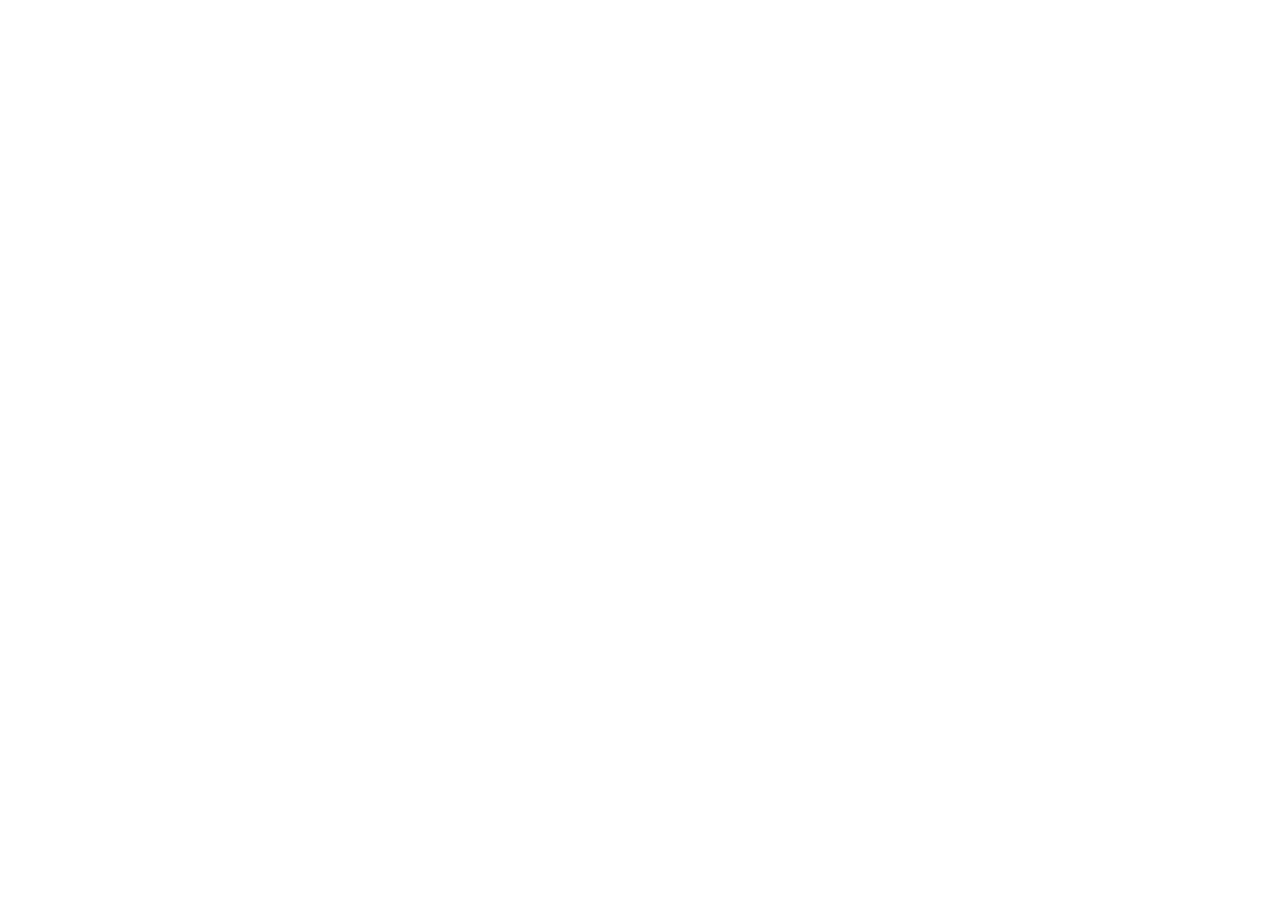
==== index.html @ 5bd01aff "v1.0" ====
<!doctype html>
<html lang="en">

<head>
  <meta charset="UTF-8" />
  <meta name="viewport" content="width=device-width, initial-scale=1.0" />
  <title>Tux Technologies Engineering Intelligence</title>
  <meta name="description"
    content="Tux Technologies is focused on building intelligent, scalable, and future-ready software, AI, and cloud solutions." />
  <meta property="og:title" content="Tux Technologies Engineering Intelligence" />
  <meta property="og:description"
    content="Tux Technologies is focused on building intelligent, scalable, and future-ready digital solutions." />
  <meta property="og:type" content="website" />
  <link rel="icon" type="image/svg+xml" href="/tuxtechnology/favicon.svg" />
  <link rel="preconnect" href="https://fonts.googleapis.com" />
  <link rel="preconnect" href="https://fonts.gstatic.com" crossorigin />
  <script type="module" crossorigin src="/tuxtechnology/assets/index-v0g9DFrq.js"></script>
  <link rel="stylesheet" crossorigin href="/tuxtechnology/assets/index-gaWThApw.css">
</head>

<body>
  <div id="root"></div>
</body>

</html>
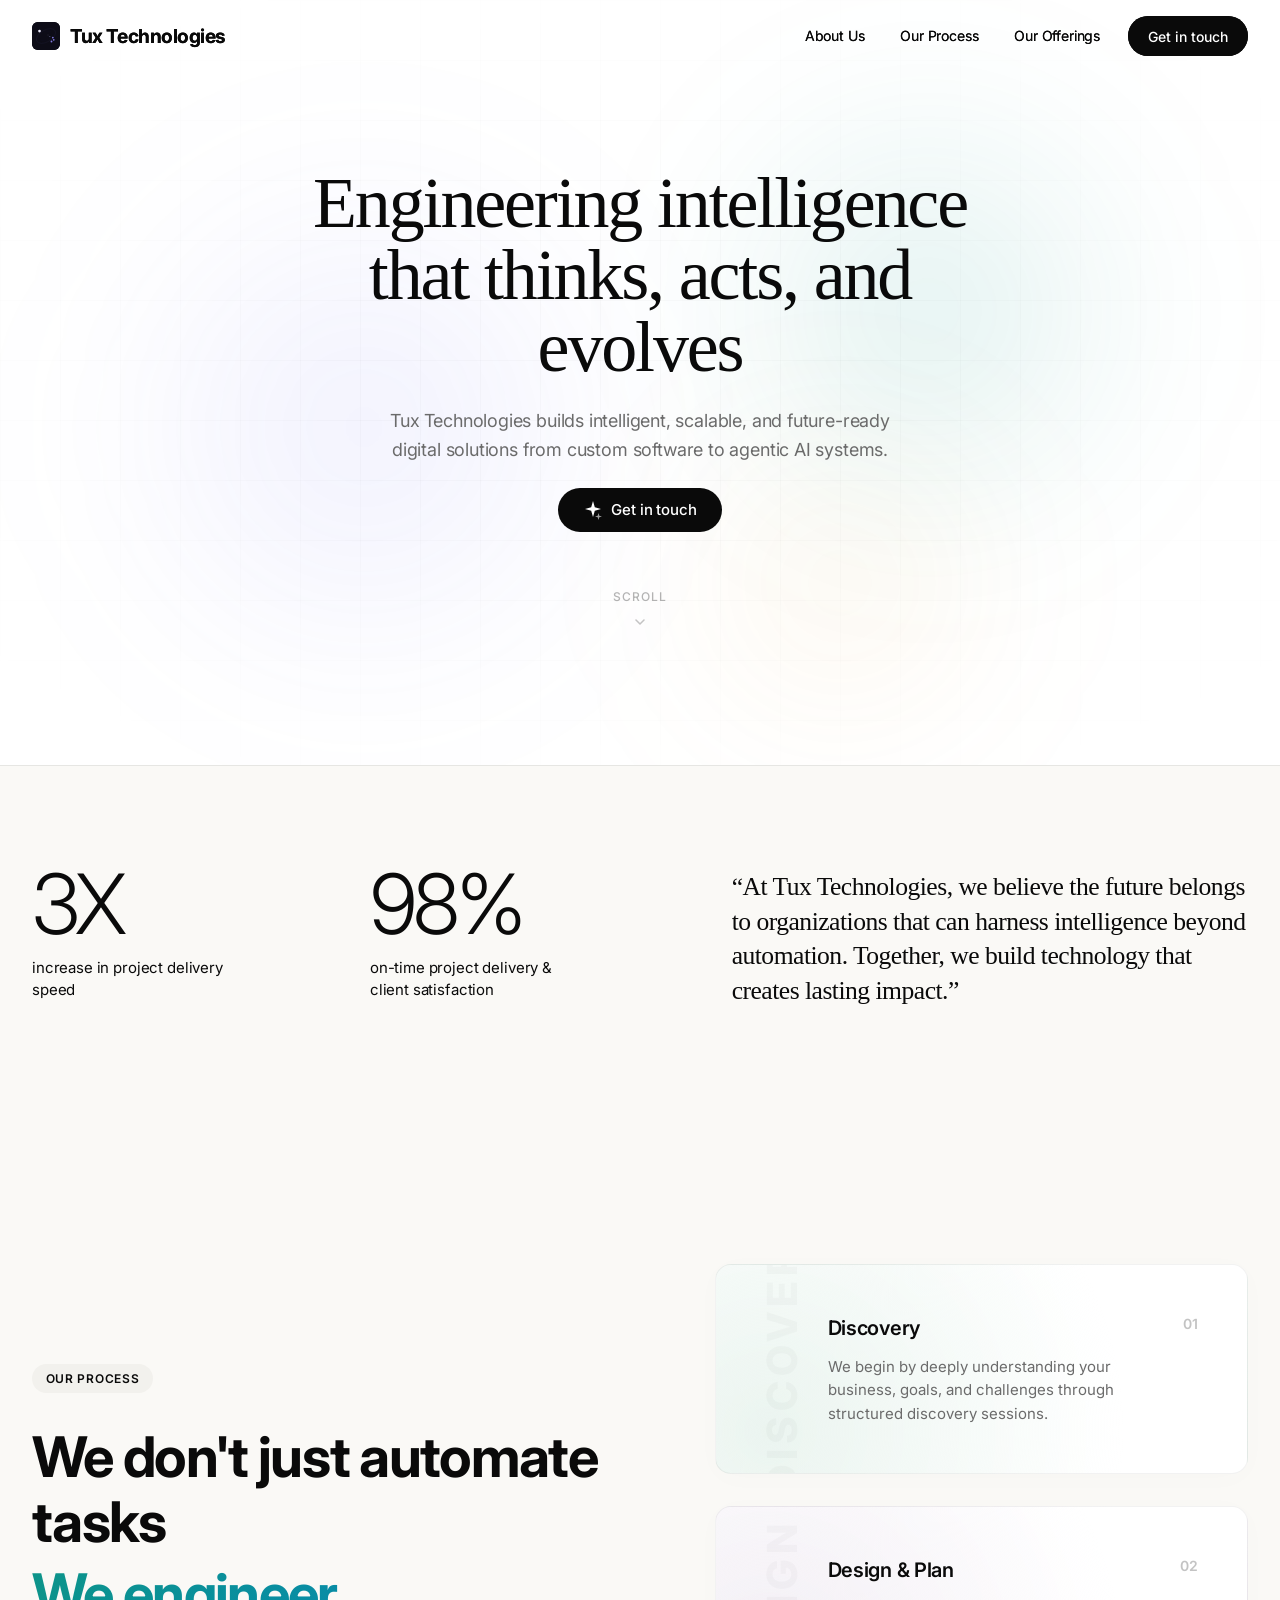
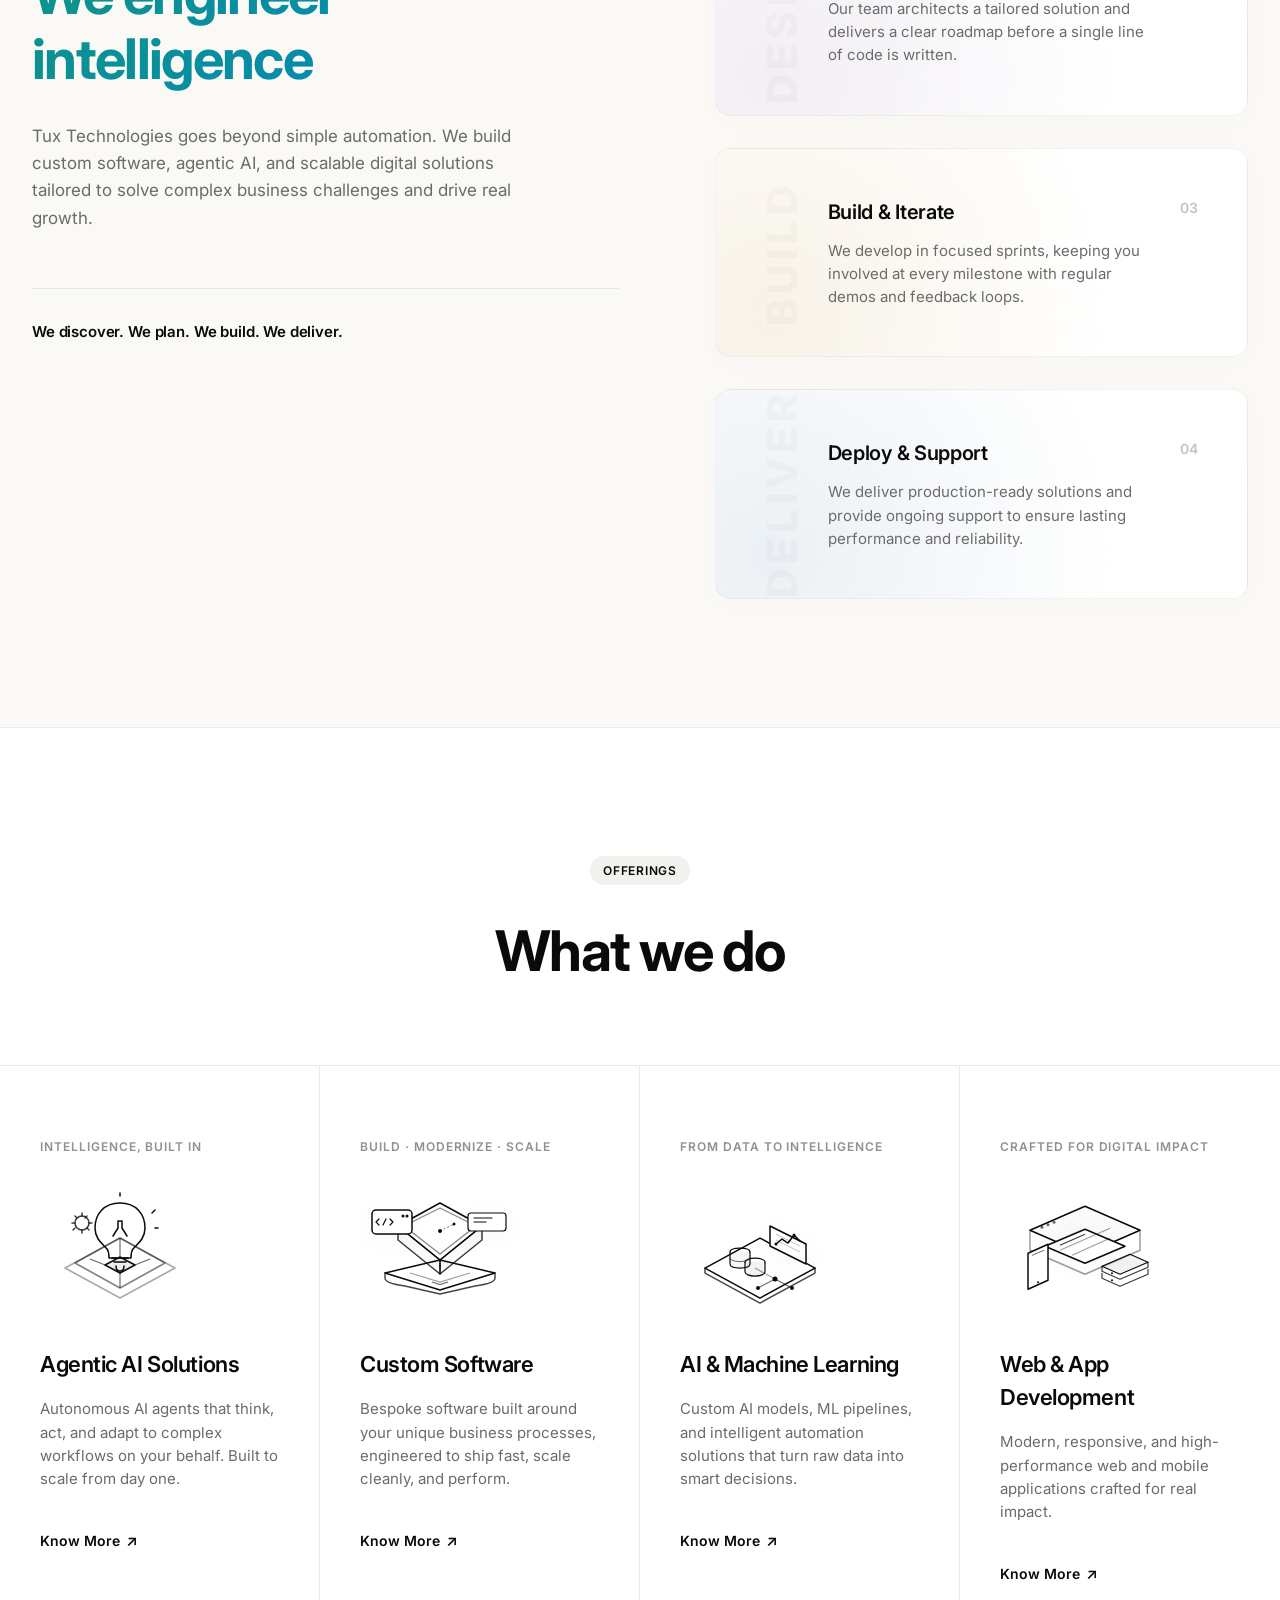
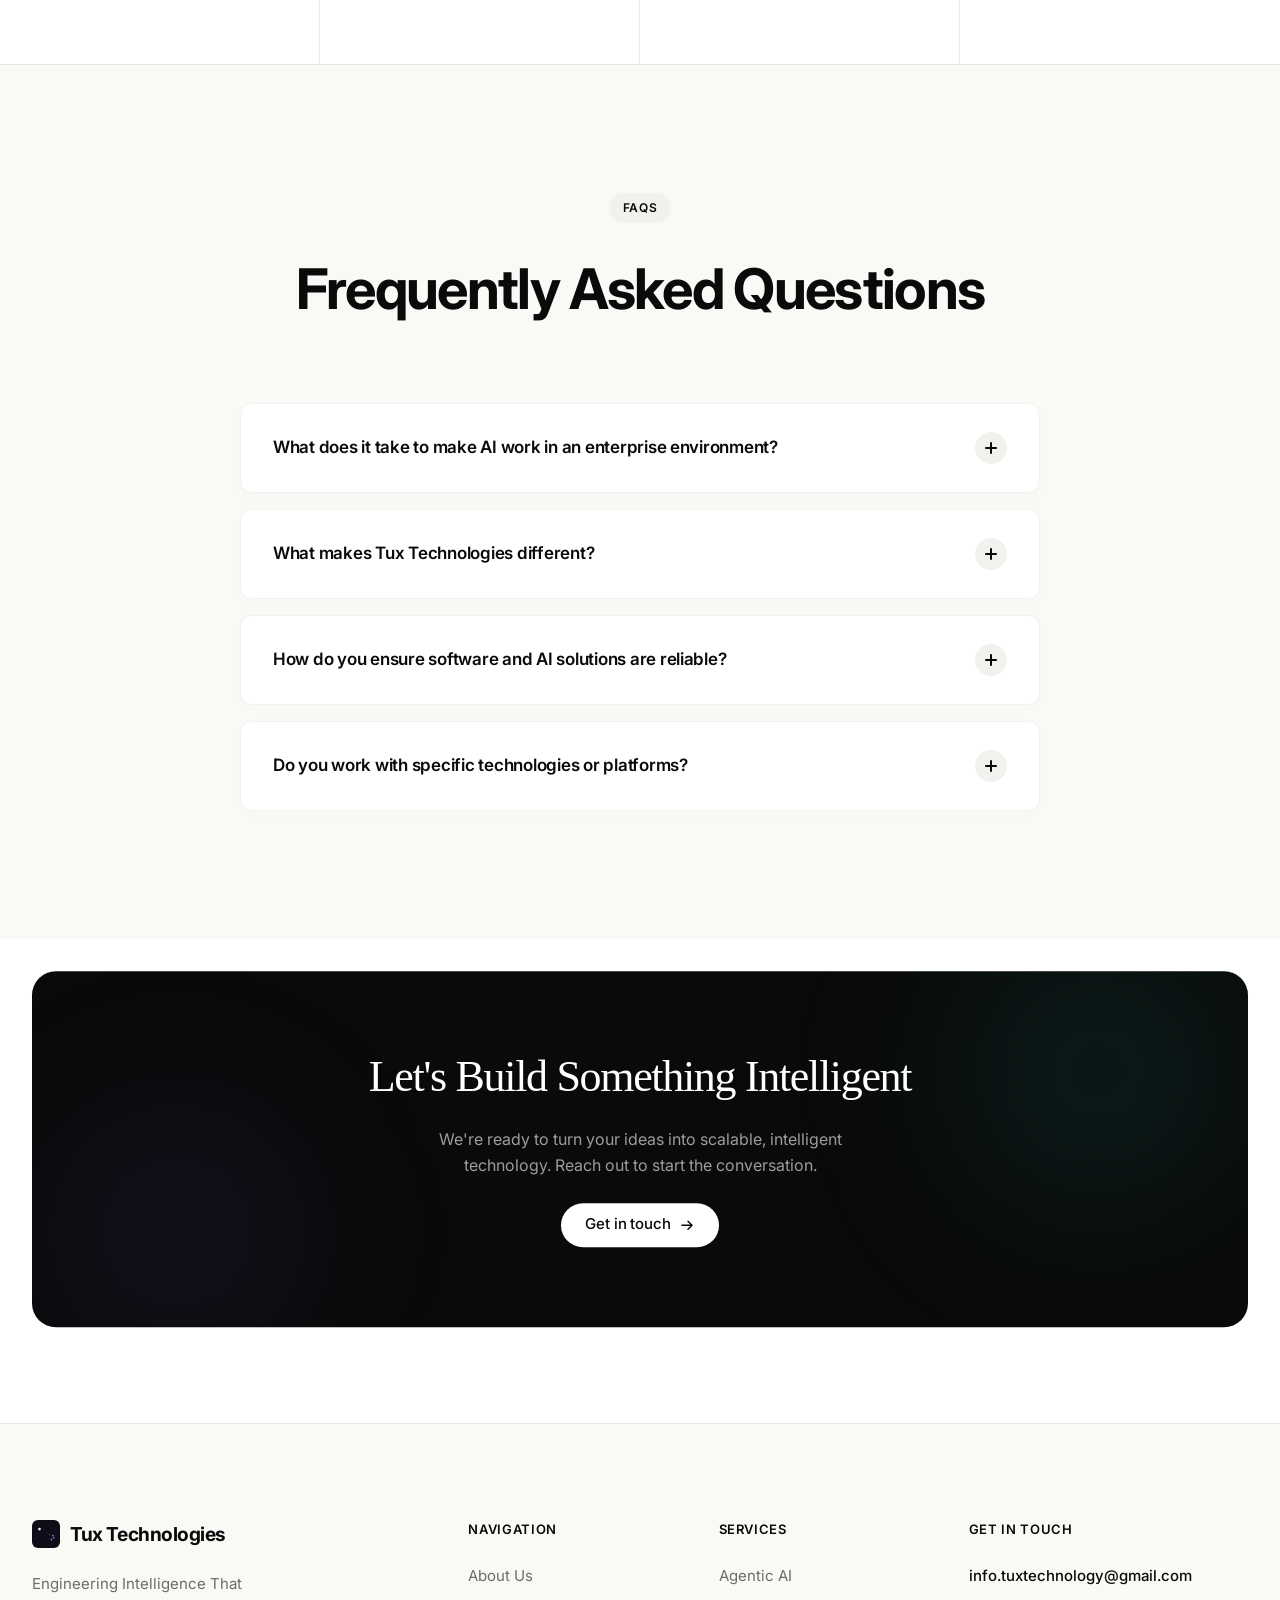
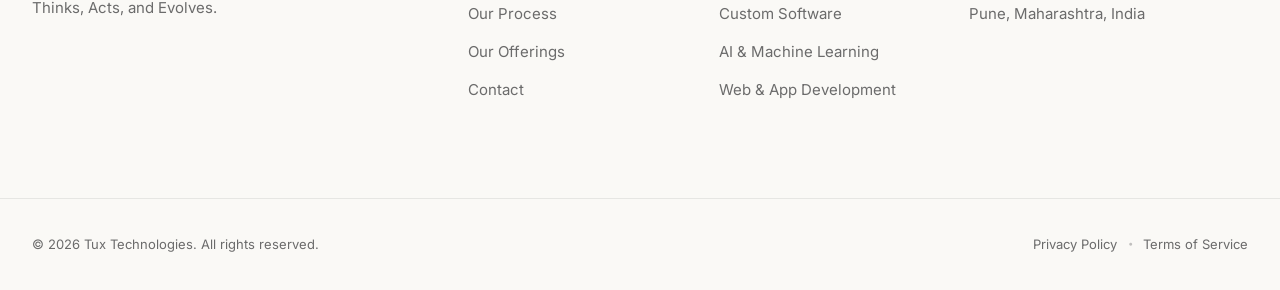
==== commit 8576eca3: "v1.31" ====
--- a/index.html
+++ b/index.html
@@ -11,11 +11,11 @@
   <meta property="og:description"
     content="Tux Technologies is focused on building intelligent, scalable, and future-ready digital solutions." />
   <meta property="og:type" content="website" />
-  <link rel="icon" type="image/svg+xml" href="/tuxtechnology/favicon.svg" />
+  <link rel="icon" type="image/svg+xml" href="/favicon.svg" />
   <link rel="preconnect" href="https://fonts.googleapis.com" />
   <link rel="preconnect" href="https://fonts.gstatic.com" crossorigin />
-  <script type="module" crossorigin src="/tuxtechnology/assets/index-v0g9DFrq.js"></script>
-  <link rel="stylesheet" crossorigin href="/tuxtechnology/assets/index-gaWThApw.css">
+  <script type="module" crossorigin src="/assets/index-CsiWSK-Y.js"></script>
+  <link rel="stylesheet" crossorigin href="/assets/index-gaWThApw.css">
 </head>
 
 <body>
--- a/assets/index-gaWThApw.css
+++ b/assets/index-gaWThApw.css
@@ -0,0 +1 @@
+@import "https://fonts.googleapis.com/css2?family=DM+Serif+Display:ital@0;1&family=Inter:wght@300;400;500;600;700&display=swap";:root{--font-serif:"DM Serif Display", Georgia, "Times New Roman", serif;--font-sans:"Inter", -apple-system, BlinkMacSystemFont, "Segoe UI", Roboto, sans-serif;--color-bg:#fff;--color-text-primary:#0a0a0a;--color-text-secondary:#6b6b6b;--color-text-contrast:#fff;--color-surface-primary:#0a0a0a;--color-surface-hover:#1a1a1a;--color-surface-active:#2a2a2a;--color-surface-secondary-hover:#0000000d;--color-border:#00000014;--color-banner-bg:#f2f1ed;--color-banner-hover:#e8e7e3;--color-wave-blue:#6ba4e8;--color-wave-blue-light:#a8ccf0;--color-wave-gold:#e8c97a;--color-wave-cream:#f0dfa8;--max-width:1440px;--content-padding:2rem;--transition-fast:.1s ease;--transition-base:.2s ease;--transition-smooth:.3s cubic-bezier(.4, 0, .2, 1);--radius-full:9999px;--radius-md:8px}*,:before,:after{box-sizing:border-box;margin:0;padding:0}html{-webkit-font-smoothing:antialiased;-moz-osx-font-smoothing:grayscale;text-rendering:optimizelegibility;scroll-behavior:smooth;scroll-padding-top:90px;font-size:16px}body{font-family:var(--font-sans);color:var(--color-text-primary);background-color:var(--color-bg);min-height:100vh;line-height:1.5;overflow-x:hidden}a{color:inherit;text-decoration:none}button{cursor:pointer;font-family:inherit;font-size:inherit;background:0 0;border:none}ul,ol{list-style:none}img,svg{max-width:100%;display:block}.sr-only{clip:rect(0, 0, 0, 0);white-space:nowrap;border-width:0;width:1px;height:1px;margin:-1px;padding:0;position:absolute;overflow:hidden}section[id]{scroll-margin-top:100px}.navbar{z-index:100;transition:background-color var(--transition-smooth), backdrop-filter var(--transition-smooth), box-shadow var(--transition-smooth);padding:1rem 2rem;position:fixed;top:0;left:0;right:0}.navbar--scrolled{-webkit-backdrop-filter:blur(16px);box-shadow:0 1px 0 var(--color-border);background-color:#ffffffd9}.navbar__inner{max-width:var(--max-width);justify-content:space-between;align-items:center;margin:0 auto;display:flex}.navbar__logo{border-radius:var(--radius-md);color:var(--color-text-primary);transition:opacity var(--transition-fast);align-items:center;display:inline-flex}.navbar__logo:hover{opacity:.7}.navbar__logo svg{width:auto;height:20px}.navbar__nav{align-items:center;gap:.25rem;display:flex}.navbar__nav-item{border-radius:var(--radius-full);letter-spacing:-.013em;height:40px;color:var(--color-text-primary);transition:all var(--transition-fast);white-space:nowrap;background:0 0;align-items:center;gap:.5rem;padding:.5rem 1rem;font-size:.875rem;line-height:1.25rem;display:inline-flex}.navbar__nav-item:hover{background-color:var(--color-surface-secondary-hover)}.navbar__nav-item:active{transform:scale(.95)}.navbar__nav-item--active{font-weight:600;background-color:#00000014!important}.navbar__nav-item .chevron{transition:transform var(--transition-base);display:inline-flex}.navbar__nav-item .chevron--open{transform:rotate(180deg)}.navbar__dropdown{position:relative}.navbar__dropdown-menu{background:var(--color-bg);border:1px solid var(--color-border);border-radius:12px;min-width:200px;padding:.5rem;position:absolute;top:calc(100% + .5rem);left:50%;transform:translate(-50%);box-shadow:0 8px 30px #00000014,0 1px 3px #0000000f}.navbar__dropdown-item{width:100%;color:var(--color-text-primary);transition:background-color var(--transition-fast);text-align:left;border-radius:8px;padding:.625rem .75rem;font-size:.875rem;display:block}.navbar__dropdown-item:hover{background-color:var(--color-surface-secondary-hover)}.navbar__hamburger{border-radius:var(--radius-full);width:40px;height:40px;color:var(--color-text-primary);transition:background-color var(--transition-fast);justify-content:center;align-items:center;display:none}.navbar__hamburger:hover{background-color:var(--color-surface-secondary-hover)}.navbar__mobile-menu{background:var(--color-bg);z-index:99;flex-direction:column;gap:.25rem;padding:5rem 2rem 2rem;display:none;position:fixed;inset:0}.navbar__mobile-menu--open{display:flex}.navbar__mobile-item{color:var(--color-text-primary);transition:background-color var(--transition-fast);border-radius:12px;align-items:center;gap:.5rem;padding:1rem;font-size:1rem;display:flex}.navbar__mobile-item:hover{background-color:var(--color-surface-secondary-hover)}.navbar__mobile-item--active{font-weight:600;background-color:#00000014!important}@media (width<=768px){.navbar{padding:1rem}.navbar__nav{display:none}.navbar__hamburger{display:inline-flex}}.navbar__cta-btn{border-radius:var(--radius-full);height:40px;color:var(--color-text-contrast);background-color:var(--color-surface-primary);transition:background-color var(--transition-fast), transform var(--transition-fast);white-space:nowrap;justify-content:center;align-items:center;margin-left:.5rem;padding:.5rem 1.25rem;font-size:.875rem;font-weight:500;display:inline-flex}.navbar__cta-btn:hover{background-color:var(--color-surface-hover)}.navbar__cta-btn:active{transform:scale(.95)}.navbar__mobile-item--cta{background-color:var(--color-surface-primary);justify-content:center;margin-top:1.5rem;font-weight:600;color:var(--color-text-contrast)!important}.navbar__mobile-item--cta:hover{background-color:var(--color-surface-hover)}.hero-content{z-index:10;max-width:var(--max-width);text-align:center;flex-direction:column;justify-content:center;align-items:center;gap:1.5rem;margin:0 auto;padding:8rem 1rem 6rem;display:flex;position:relative}.hero-content__heading{font-family:var(--font-serif);letter-spacing:-2.16px;color:var(--color-text-primary);text-align:center;max-width:683px;font-size:72px;font-weight:200;line-height:72px}.hero-content__subtitle-area{flex-direction:column;align-items:center;gap:1.5rem;display:flex}.hero-content__subtitle{font-family:var(--font-sans);letter-spacing:-.18px;color:var(--color-text-secondary);text-align:center;max-width:540px;font-size:1.125rem;font-weight:400;line-height:1.6}.hero-content__cta{border-radius:var(--radius-full);background-color:var(--color-surface-primary);height:44px;color:var(--color-text-contrast);font-family:var(--font-sans);letter-spacing:-.13px;white-space:nowrap;cursor:pointer;border:1px solid #0000;justify-content:center;align-items:center;gap:.5rem;padding:.5rem 1.5rem;font-size:.9375rem;font-weight:500;line-height:1.25rem;transition:all .15s;display:inline-flex;position:relative}.hero-content__cta:hover{background-color:var(--color-surface-hover);transform:translateY(-1px);box-shadow:0 4px 16px #0000001f}.hero-content__cta:active{background-color:var(--color-surface-active);box-shadow:none;transform:scale(.97)}.hero-content__cta-icon{align-items:center;height:24px;display:flex}.hero-content__cta-icon svg{width:20px;height:20px}.hero-content__scroll-hint{opacity:0;flex-direction:column;align-items:center;gap:.5rem;margin-top:2rem;animation:.8s ease-out 1.2s forwards scrollHintFade;display:flex}.hero-content__scroll-hint span{font-family:var(--font-sans);letter-spacing:.08em;text-transform:uppercase;color:var(--color-text-secondary);opacity:.5;font-size:.75rem;font-weight:500}.hero-content__scroll-chevron{color:var(--color-text-secondary);opacity:.4;animation:2s ease-in-out 2s infinite scrollBounce}@keyframes scrollHintFade{0%{opacity:0;transform:translateY(8px)}to{opacity:1;transform:translateY(0)}}@keyframes scrollBounce{0%,to{transform:translateY(0)}50%{transform:translateY(5px)}}@media (width<=768px){.hero-content{gap:1.25rem;padding:7rem 1rem 4rem}.hero-content__heading{letter-spacing:-1.32px;max-width:340px;font-size:44px;line-height:1.1}.hero-content__subtitle{max-width:320px;font-size:1rem}}.hero-section{background-color:var(--color-bg);flex-direction:column;justify-content:center;align-items:center;width:100%;min-height:85vh;display:flex;position:relative;overflow:hidden}.hero-section__gradient-mesh{z-index:0;pointer-events:none;position:absolute;inset:0;overflow:hidden}.hero-section__gradient-orb{filter:blur(80px);opacity:0;border-radius:50%;animation:1.6s ease-out forwards orbFadeIn;position:absolute}.hero-section__gradient-orb--1{background:radial-gradient(circle,#0d948824 0%,#0000 70%);width:500px;height:500px;animation-delay:.3s;top:8%;right:8%}.hero-section__gradient-orb--2{background:radial-gradient(circle,#6366f11a 0%,#0000 70%);width:600px;height:600px;animation-delay:.6s;bottom:5%;left:5%}.hero-section__gradient-orb--3{background:radial-gradient(circle,#e8a94017 0%,#0000 70%);width:400px;height:400px;animation-delay:.9s;top:50%;left:50%;transform:translate(-50%,-50%)}.hero-section__gradient-orb--1{animation:1.6s ease-out .3s forwards orbFadeIn,18s ease-in-out 2s infinite orbFloat1}.hero-section__gradient-orb--2{animation:1.6s ease-out .6s forwards orbFadeIn,22s ease-in-out 2.6s infinite orbFloat2}.hero-section__gradient-orb--3{animation:1.6s ease-out .9s forwards orbFadeIn,20s ease-in-out 2.9s infinite orbFloat3}@keyframes orbFadeIn{0%{opacity:0;transform:scale(.8)}to{opacity:1;transform:scale(1)}}@keyframes orbFloat1{0%,to{transform:translate(0)}33%{transform:translate(20px,-15px)}66%{transform:translate(-10px,10px)}}@keyframes orbFloat2{0%,to{transform:translate(0)}33%{transform:translate(-15px,20px)}66%{transform:translate(12px,-8px)}}@keyframes orbFloat3{0%,to{transform:translate(-50%,-50%)}33%{transform:translate(calc(12px - 50%),calc(-50% - 18px))}66%{transform:translate(calc(-50% - 8px),calc(14px - 50%))}}.hero-section__grid-overlay{pointer-events:none;z-index:1;background-image:linear-gradient(#00000005 1px,#0000 1px),linear-gradient(90deg,#00000005 1px,#0000 1px);background-size:60px 60px;position:absolute;inset:0;-webkit-mask-image:radial-gradient(70% 60%,#000 30%,#0000 100%);mask-image:radial-gradient(70% 60%,#000 30%,#0000 100%)}@media (width<=768px){.hero-section{min-height:75vh}.hero-section__gradient-orb--1{width:300px;height:300px}.hero-section__gradient-orb--2{width:350px;height:350px}.hero-section__gradient-orb--3{width:250px;height:250px}}.about-page{background-color:var(--color-bg);flex-direction:column;width:100%;min-height:calc(100vh - 80px);margin-top:80px;display:flex}.about-page__header{border-bottom:1px solid var(--color-border);text-align:center;background-color:#f6f6f6;width:100%;padding:3rem 0}.about-page__title{font-family:var(--font-sans);color:var(--color-text-primary);letter-spacing:-.02em;margin:0;font-size:clamp(1.75rem,3vw,2.25rem);font-weight:500}.about-page__container{flex-direction:column;flex-grow:1;width:100%;max-width:1100px;margin:0 auto;padding:5rem 2rem;display:flex}.about-page__intro{text-align:center;margin-bottom:5rem}.about-page__subheading{font-family:var(--font-sans);color:var(--color-text-primary);letter-spacing:-.03em;margin-bottom:3rem;font-size:clamp(1.5rem,3.5vw,2.25rem);font-weight:500}.about-page__description{font-family:var(--font-sans);color:#555;text-align:justify;text-justify:inter-word;max-width:980px;margin-bottom:1.5rem;margin-left:auto;margin-right:auto;font-size:1.05rem;line-height:1.75}.about-page__values-grid{grid-template-columns:repeat(3,1fr);gap:4.5rem 3rem;margin-bottom:6rem;display:grid}.about-page__value-card{text-align:center;flex-direction:column;align-items:center;display:flex}.about-page__value-icon{border:1px solid var(--color-border);width:64px;height:64px;color:var(--color-text-primary);transition:var(--transition-smooth);background-color:#f6f6f6;border-radius:50%;justify-content:center;align-items:center;margin-bottom:1.25rem;display:flex}.about-page__value-card:hover .about-page__value-icon{background-color:var(--color-surface-primary);color:var(--color-text-contrast);border-color:var(--color-surface-primary)}.about-page__value-title{font-family:var(--font-sans);color:var(--color-text-primary);letter-spacing:-.01em;margin-bottom:.75rem;font-size:1.25rem;font-weight:600}.about-page__value-desc{font-family:var(--font-sans);color:var(--color-text-secondary);max-width:290px;margin:0;font-size:.9375rem;line-height:1.6}.about-page__values-section{margin-bottom:2rem}.about-page__section-label{font-family:var(--font-sans);text-transform:uppercase;letter-spacing:.1em;color:var(--color-text-secondary);margin-bottom:2.5rem;font-size:.8125rem;font-weight:600}.about-page__mission-section{margin-bottom:5rem}.about-page__mission-grid{grid-template-columns:repeat(2,1fr);column-gap:4rem;display:grid}.about-page__mission-col{border-top:1px solid var(--color-border);padding-top:2rem}.about-page__mission-title{font-family:var(--font-sans);color:var(--color-text-primary);letter-spacing:-.01em;margin-bottom:1rem;font-size:1.25rem;font-weight:600}.about-page__mission-text{font-family:var(--font-sans);color:#555;margin:0;font-size:1rem;line-height:1.75}@media (width<=992px){.about-page__values-grid{grid-template-columns:repeat(2,1fr);gap:3.5rem 2.5rem}.about-page__description{text-align:left}.about-page__mission-grid{column-gap:2.5rem}}@media (width<=768px){.about-page{min-height:calc(100vh - 70px);margin-top:70px}.about-page__container{padding:3.5rem 1.5rem}.about-page__intro{margin-bottom:3.5rem}.about-page__mission-grid{grid-template-columns:1fr;row-gap:2.5rem}.about-page__mission-section{margin-bottom:3.5rem}}@media (width<=576px){.about-page__values-grid{grid-template-columns:1fr;row-gap:3rem}.about-page__value-desc{max-width:100%}}.contact-page{background-color:var(--color-bg);flex-direction:column;width:100%;min-height:calc(100vh - 80px);margin-top:80px;display:flex}.contact-page__header{border-bottom:1px solid var(--color-border);text-align:center;background-color:#f6f6f6;width:100%;padding:3rem 0}.contact-page__title{font-family:var(--font-sans);color:var(--color-text-primary);letter-spacing:-.02em;margin:0;font-size:clamp(1.75rem,3vw,2.25rem);font-weight:500}.contact-page__container{flex-direction:column;flex-grow:1;width:100%;max-width:1100px;margin:0 auto;padding:5rem 2rem;display:flex}.contact-page__layout{grid-template-columns:1fr 1fr;align-items:start;column-gap:5rem;display:grid}.contact-page__intro{position:sticky;top:120px}.contact-page__subheading{font-family:var(--font-sans);color:var(--color-text-primary);letter-spacing:-.03em;margin-bottom:1.5rem;font-size:clamp(1.5rem,3.5vw,2.25rem);font-weight:500;line-height:1.25}.contact-page__description{font-family:var(--font-sans);color:#555;max-width:460px;margin-bottom:3rem;font-size:1.05rem;line-height:1.75}.contact-page__details{flex-direction:column;gap:1.5rem;display:flex}.contact-page__detail-item{align-items:flex-start;gap:1rem;display:flex}.contact-page__detail-icon{border:1px solid var(--color-border);width:40px;min-width:40px;height:40px;color:var(--color-text-primary);transition:var(--transition-smooth);background-color:#f6f6f6;border-radius:50%;justify-content:center;align-items:center;display:flex}.contact-page__detail-item:hover .contact-page__detail-icon{background-color:var(--color-surface-primary);color:var(--color-text-contrast);border-color:var(--color-surface-primary)}.contact-page__detail-label{font-family:var(--font-sans);text-transform:uppercase;letter-spacing:.08em;color:var(--color-text-secondary);margin-bottom:.25rem;font-size:.75rem;font-weight:600}.contact-page__detail-value{font-family:var(--font-sans);color:var(--color-text-primary);font-size:.9375rem;line-height:1.5}.contact-page__detail-value a{color:var(--color-text-primary);transition:var(--transition-fast);text-decoration:none}.contact-page__detail-value a:hover{color:var(--color-text-secondary)}.contact-form-window{border:1px solid var(--color-border);background-color:#fafafa;border-radius:12px;overflow:hidden;box-shadow:0 4px 24px #0000000a,0 1px 3px #00000005}.form-window-header{background-color:var(--color-surface-primary);border-bottom:1px solid #ffffff0f;justify-content:space-between;align-items:center;padding:.875rem 1.25rem;display:flex}.form-window-title{font-family:var(--font-sans);color:#ffffffb3;letter-spacing:.02em;font-size:.8125rem;font-weight:500}.form-window-controls{gap:8px;display:flex}.form-window-dot{width:12px;height:12px;transition:var(--transition-fast);border-radius:50%;display:inline-block}.form-window-dot--close{background-color:#ff5f57}.form-window-dot--minimize{background-color:#ffbd2e}.form-window-dot--maximize{background-color:#28c840}.contact-form{flex-direction:column;gap:1.75rem;padding:2rem 1.75rem 2.25rem;display:flex}.contact-form input[type=hidden]{display:none}.form-field{flex-direction:column;gap:.5rem;display:flex}.form-label{font-family:var(--font-sans);cursor:default;align-items:center;gap:.625rem;display:flex}.form-number{color:var(--color-text-secondary);opacity:.5;font-variant-numeric:tabular-nums;min-width:1.25rem;font-size:.75rem;font-weight:500}.form-label-text{color:var(--color-text-primary);letter-spacing:-.01em;font-size:.875rem;font-weight:500}.form-required{color:#e55353;margin-left:.125rem;font-size:.75rem;line-height:1}.form-input{font-family:var(--font-sans);color:var(--color-text-primary);border:1px solid var(--color-border);width:100%;transition:border-color var(--transition-base), box-shadow var(--transition-base);background-color:#fff;border-radius:8px;outline:none;padding:.75rem 1rem;font-size:.9375rem;line-height:1.5}.form-input::placeholder{color:#00000047;font-weight:400}.form-input:focus{border-color:var(--color-surface-primary);box-shadow:0 0 0 3px #0a0a0a0f}.form-textarea{resize:vertical;min-height:110px}.form-submit-btn{font-family:var(--font-sans);letter-spacing:-.01em;color:var(--color-text-contrast);background-color:var(--color-surface-primary);border-radius:var(--radius-full);cursor:pointer;transition:background-color var(--transition-smooth), transform var(--transition-fast);border:none;justify-content:center;align-self:flex-start;align-items:center;gap:.625rem;margin-top:.5rem;padding:.8125rem 1.75rem;font-size:.875rem;font-weight:500;display:inline-flex}.form-submit-btn:hover{background-color:var(--color-surface-hover)}.form-submit-btn:active{transform:scale(.97)}.form-submit-btn:disabled{opacity:.6;cursor:not-allowed}.form-submit-btn .arrow{transition:transform var(--transition-base);font-size:1rem}.form-submit-btn:hover .arrow{transform:translate(3px)}.form-status{font-family:var(--font-sans);border-radius:8px;align-items:center;gap:.5rem;padding:.625rem 1rem;font-size:.8125rem;font-weight:500;display:flex}.form-status--success{color:#1a7f2e;background-color:#28c84014;border:1px solid #28c84033}.form-status--error{color:#c0392b;background-color:#e5535314;border:1px solid #e5535333}.form-status-icon{flex-shrink:0;font-size:1rem}@media (width<=992px){.contact-page__layout{grid-template-columns:1fr;row-gap:3.5rem}.contact-page__intro{text-align:center;position:static}.contact-page__description{max-width:100%;margin-left:auto;margin-right:auto}.contact-page__details{flex-flow:wrap;justify-content:center;gap:2rem}}@media (width<=768px){.contact-page{min-height:calc(100vh - 70px);margin-top:70px}.contact-page__container{padding:3.5rem 1.5rem}.contact-page__details{flex-direction:column;align-items:center}.contact-form{padding:1.5rem 1.25rem 1.75rem}}@media (width<=576px){.contact-page__container{padding:2.5rem 1rem}.contact-form{gap:1.5rem;padding:1.25rem 1rem 1.5rem}.form-submit-btn{justify-content:center;width:100%}}.stats-testimonial{border-top:1px solid var(--color-border);background-color:#faf9f6;width:100%;padding:6rem 0;overflow:hidden}.stats-testimonial__container{max-width:var(--max-width);padding:0 var(--content-padding);grid-template-columns:1.2fr 1fr;align-items:flex-start;gap:5rem;margin:0 auto;display:grid}.stats-testimonial__stats{grid-template-columns:1fr 1fr;gap:3.5rem;display:grid}.stats-testimonial__stat-item{flex-direction:column;display:flex}.stats-testimonial__number{font-family:var(--font-sans);letter-spacing:-.04em;color:var(--color-text-primary);margin-bottom:.75rem;font-size:clamp(4rem,6.5vw,6.5rem);font-weight:300;line-height:1}.stats-testimonial__label{font-family:var(--font-sans);color:var(--color-text-primary);letter-spacing:-.01em;max-width:200px;font-size:.9375rem;font-weight:400;line-height:1.45}.stats-testimonial__quote-block{flex-direction:column;padding-top:.5rem;display:flex}.stats-testimonial__blockquote{font-family:var(--font-serif);color:var(--color-text-primary);letter-spacing:-.02em;margin-bottom:2rem;font-size:clamp(1.5rem,2vw,1.875rem);font-weight:400;line-height:1.35}.stats-testimonial__author{align-items:center;gap:1rem;display:flex}.stats-testimonial__avatar{border-radius:var(--radius-full);object-fit:cover;background-color:var(--color-banner-bg);width:44px;height:44px}.stats-testimonial__author-info{flex-direction:column;line-height:1.3;display:flex}.stats-testimonial__author-name{font-family:var(--font-sans);color:var(--color-text-primary);font-size:.875rem;font-style:normal;font-weight:600}.stats-testimonial__author-title{font-family:var(--font-sans);color:var(--color-text-secondary);font-size:.875rem;font-weight:400}@media (width<=992px){.stats-testimonial{padding:5rem 0}.stats-testimonial__container{grid-template-columns:1fr;gap:4rem}.stats-testimonial__quote-block{padding-top:0}}@media (width<=480px){.stats-testimonial{padding:4rem 0}.stats-testimonial__stats{grid-template-columns:1fr;gap:2.5rem}.stats-testimonial__number{font-size:4.5rem}.stats-testimonial__label{max-width:100%}}.our-process{background-color:#faf9f6;width:100%;padding:8rem 0;overflow:hidden}.our-process__container{max-width:var(--max-width);padding:0 var(--content-padding);grid-template-columns:1.1fr 1fr;align-items:flex-start;gap:6rem;margin:0 auto;display:grid}.our-process__info-col{flex-direction:column;align-items:flex-start;display:flex;position:sticky;top:100px}.our-process__tag{border-radius:var(--radius-full);background-color:var(--color-banner-bg);color:var(--color-text-primary);letter-spacing:.06em;margin-bottom:2rem;padding:.35rem .85rem;font-size:.75rem;font-weight:600;display:inline-block}.our-process__heading{font-family:var(--font-sans);letter-spacing:-.03em;color:var(--color-text-primary);flex-direction:column;gap:.5rem;margin-bottom:2rem;font-size:clamp(2.5rem,4.5vw,3.5rem);font-weight:700;line-height:1.15;display:flex}.our-process__heading-gradient{background:linear-gradient(135deg,#0d9488 0%,#0284c7 100%);-webkit-text-fill-color:transparent;-webkit-background-clip:text;background-clip:text}.our-process__description{font-family:var(--font-sans);color:var(--color-text-secondary);max-width:480px;margin-bottom:3.5rem;font-size:1.0625rem;line-height:1.6}.our-process__footer{width:100%;font-family:var(--font-sans);color:var(--color-text-primary);letter-spacing:-.01em;border-top:1px solid var(--color-border);padding-top:2rem;font-size:.9375rem;font-weight:600}.our-process__cards-col{flex-direction:column;gap:2rem;display:flex}.our-process__card{border:1px solid #0000000d;border-radius:16px;width:100%;padding:3rem 3rem 3rem 7rem;transition:transform .4s cubic-bezier(.16,1,.3,1),box-shadow .4s cubic-bezier(.16,1,.3,1),border-color .4s;position:relative;overflow:hidden;box-shadow:0 4px 30px #00000004}.our-process__card:hover{transform:translateY(-4px);box-shadow:0 12px 40px #0000000a}.our-process__card-bg-text{writing-mode:vertical-rl;font-family:var(--font-sans);letter-spacing:.12em;color:#00000006;pointer-events:none;-webkit-user-select:none;user-select:none;text-align:center;justify-content:center;align-items:center;height:100%;font-size:2.6rem;font-weight:800;transition:color .4s;display:flex;position:absolute;top:50%;left:2.2rem;transform:translateY(-50%)rotate(180deg)}.our-process__card:hover .our-process__card-bg-text{color:#0000000b}.our-process__card-inner{z-index:2;position:relative}.our-process__card-number{font-family:var(--font-sans);color:var(--color-text-secondary);opacity:.4;letter-spacing:.05em;font-size:.875rem;font-weight:600;position:absolute;top:0;right:0}.our-process__card-title{font-family:var(--font-sans);color:var(--color-text-primary);letter-spacing:-.015em;margin-bottom:.75rem;font-size:1.25rem;font-weight:600}.our-process__card-body{font-family:var(--font-sans);color:var(--color-text-secondary);max-width:320px;font-size:.9375rem;line-height:1.55}.our-process__card--teal{background:radial-gradient(circle at 10% 80%,#40c4aa14 0%,#fff 70%)}.our-process__card--teal:hover{border-color:#40c4aa40}.our-process__card--purple{background:radial-gradient(circle at 10% 80%,#9e76e814 0%,#fff 70%)}.our-process__card--purple:hover{border-color:#9e76e840}.our-process__card--gold{background:radial-gradient(circle at 10% 80%,#e8a94014 0%,#fff 70%)}.our-process__card--gold:hover{border-color:#e8a94040}.our-process__card--blue{background:radial-gradient(circle at 10% 80%,#408ee814 0%,#fff 70%)}.our-process__card--blue:hover{border-color:#408ee840}@media (width<=992px){.our-process{padding:6rem 0}.our-process__container{grid-template-columns:1fr;gap:4rem}.our-process__info-col{max-width:100%;position:static}.our-process__description{max-width:100%;margin-bottom:2.5rem}.our-process__footer{display:none}}@media (width<=480px){.our-process{padding:4rem 0}.our-process__card{padding:2.5rem 2rem 2.5rem 5rem}.our-process__card-bg-text{font-size:2.2rem;left:1.2rem}}.what-we-do{background-color:var(--color-bg);border-top:1px solid var(--color-border);width:100%;padding:8rem 0 0;overflow:hidden}.what-we-do__header{text-align:center;padding:0 var(--content-padding);margin-bottom:4.5rem}.what-we-do__tag{border-radius:var(--radius-full);background-color:var(--color-banner-bg);color:var(--color-text-primary);letter-spacing:.06em;margin-bottom:1.5rem;padding:.35rem .85rem;font-size:.75rem;font-weight:600;display:inline-block}.what-we-do__heading{font-family:var(--font-sans);letter-spacing:-.03em;color:var(--color-text-primary);font-size:clamp(2.5rem,4.5vw,3.5rem);font-weight:700}.what-we-do__grid{max-width:var(--max-width);border-top:1px solid var(--color-border);grid-template-columns:repeat(4,1fr);margin:0 auto;display:grid}.what-we-do__col{border-right:1px solid var(--color-border);transition:background-color var(--transition-smooth);padding:4.5rem 2.5rem 5rem}.what-we-do__col:last-child{border-right:none}.what-we-do__col:hover{background-color:#faf9f6}.what-we-do__col-inner{flex-direction:column;align-items:flex-start;display:flex}.what-we-do__col-label{font-family:var(--font-sans);color:var(--color-text-secondary);opacity:.75;letter-spacing:.08em;margin-bottom:2rem;font-size:.75rem;font-weight:600;display:block}.what-we-do__illustration-wrapper{height:120px;color:var(--color-text-primary);justify-content:flex-start;align-items:center;margin-bottom:2.5rem;transition:transform .4s cubic-bezier(.16,1,.3,1),color .4s;display:flex}.what-we-do__col:hover .what-we-do__illustration-wrapper{color:#0d9488;transform:translateY(-6px)}.what-we-do__svg{width:auto;height:auto;max-height:100%}.what-we-do__col-title{font-family:var(--font-sans);color:var(--color-text-primary);letter-spacing:-.02em;margin-bottom:1rem;font-size:1.375rem;font-weight:600}.what-we-do__col-desc{font-family:var(--font-sans);color:var(--color-text-secondary);min-height:72px;margin-bottom:2.5rem;font-size:.9375rem;line-height:1.55}.what-we-do__link{font-family:var(--font-sans);color:var(--color-text-primary);transition:color var(--transition-fast);align-items:center;gap:.35rem;font-size:.875rem;font-weight:600;display:inline-flex}.what-we-do__link-arrow{font-size:.95rem;line-height:1;transition:transform .3s cubic-bezier(.16,1,.3,1);display:inline-block}.what-we-do__col:hover .what-we-do__link{color:#0d9488}.what-we-do__col:hover .what-we-do__link-arrow{transform:translate(2px,-2px)}@media (width<=992px){.what-we-do__grid{grid-template-columns:1fr 1fr}.what-we-do__col{border-right:1px solid var(--color-border);border-bottom:1px solid var(--color-border);padding:4rem 2.5rem 4.5rem}.what-we-do__col:nth-child(2n){border-right:none}.what-we-do__col:nth-last-child(-n+2){border-bottom:none}}@media (width<=600px){.what-we-do__grid{grid-template-columns:1fr}.what-we-do__col{border-right:none;border-bottom:1px solid var(--color-border);padding:3.5rem 2rem 4rem}.what-we-do__col:last-child{border-bottom:none}.what-we-do__col-desc{min-height:auto}}.faq-section{border-top:1px solid var(--color-border);background-color:#faf9f6;width:100%;padding:8rem 0}.faq-section__container{max-width:var(--max-width);padding:0 var(--content-padding);margin:0 auto}.faq-section__header{text-align:center;margin-bottom:4.5rem}.faq-section__tag{border-radius:var(--radius-full);background-color:var(--color-banner-bg);color:var(--color-text-primary);letter-spacing:.06em;margin-bottom:1.5rem;padding:.35rem .85rem;font-size:.75rem;font-weight:600;display:inline-block}.faq-section__heading{font-family:var(--font-sans);letter-spacing:-.03em;color:var(--color-text-primary);font-size:clamp(2.5rem,4.5vw,3.5rem);font-weight:700}.faq-section__list{flex-direction:column;gap:1rem;max-width:800px;margin:0 auto;display:flex}.faq-section__item{width:100%;transition:border-color var(--transition-base), box-shadow var(--transition-base);background-color:#fff;border:1px solid #0000000d;border-radius:12px;overflow:hidden;box-shadow:0 4px 20px #00000003}.faq-section__item:hover{border-color:#0000001a;box-shadow:0 8px 30px #00000005}.faq-section__item--open{border-color:#0000001f;box-shadow:0 8px 35px #00000008}.faq-section__question-btn{text-align:left;cursor:pointer;width:100%;color:var(--color-text-primary);transition:color var(--transition-fast);background:0 0;border:none;justify-content:space-between;align-items:center;padding:1.75rem 2rem;display:flex}.faq-section__question-btn:focus-visible{outline:2px solid var(--color-text-primary);outline-offset:-4px}.faq-section__question{font-family:var(--font-sans);letter-spacing:-.015em;padding-right:2rem;font-size:1.0625rem;font-weight:600;line-height:1.45}.faq-section__icon-wrapper{border-radius:var(--radius-full);background-color:var(--color-banner-bg);width:32px;height:32px;color:var(--color-text-primary);transition:background-color var(--transition-fast), color var(--transition-fast);flex-shrink:0;justify-content:center;align-items:center;display:flex}.faq-section__item:hover .faq-section__icon-wrapper{background-color:#0000000d}.faq-section__icon{color:inherit;transition:transform .3s}.faq-section__icon-vertical{transform-origin:50%;transition:transform .3s,opacity .3s}.faq-section__item--open .faq-section__icon-vertical{opacity:0;transform:rotate(90deg)}.faq-section__item--open .faq-section__icon{transform:rotate(180deg)}.faq-section__answer-wrapper{overflow:hidden}.faq-section__answer{padding:0 2rem 1.75rem}.faq-section__answer p{font-family:var(--font-sans);color:var(--color-text-secondary);font-size:.9375rem;line-height:1.6}@media (width<=768px){.faq-section{padding:5rem 0}.faq-section__question-btn{padding:1.5rem}.faq-section__answer{padding:0 1.5rem 1.5rem}}@media (width<=480px){.faq-section{padding:4rem 0}.faq-section__question{padding-right:1.25rem;font-size:.98rem}.faq-section__icon-wrapper{width:28px;height:28px}}.cta-banner{background-color:var(--color-bg);width:100%;padding:2rem 0 6rem}.cta-banner__container{max-width:var(--max-width);padding:0 var(--content-padding);margin:0 auto}.cta-banner__inner{text-align:center;background-color:#0a0a0a;border-radius:24px;justify-content:center;align-items:center;padding:5rem 3rem;display:flex;position:relative;overflow:hidden}.cta-banner__orb{pointer-events:none;filter:blur(80px);border-radius:50%;position:absolute}.cta-banner__orb--1{background:radial-gradient(circle,#0d948833 0%,#0000 70%);width:400px;height:400px;top:-100px;right:-50px}.cta-banner__orb--2{background:radial-gradient(circle,#6366f126 0%,#0000 70%);width:350px;height:350px;bottom:-80px;left:-30px}.cta-banner__content{z-index:2;flex-direction:column;align-items:center;gap:1.5rem;max-width:560px;display:flex;position:relative}.cta-banner__heading{font-family:var(--font-serif);letter-spacing:-.03em;color:#fff;font-size:clamp(2rem,4vw,2.75rem);font-weight:400;line-height:1.2}.cta-banner__subtext{font-family:var(--font-sans);color:#fff9;max-width:440px;font-size:1rem;line-height:1.6}.cta-banner__button{border-radius:var(--radius-full);color:#0a0a0a;height:44px;font-family:var(--font-sans);letter-spacing:-.01em;background-color:#fff;align-items:center;gap:.5rem;padding:.5rem 1.5rem;font-size:.9375rem;font-weight:500;text-decoration:none;transition:transform .2s,box-shadow .2s;display:inline-flex}.cta-banner__button:hover{transform:translateY(-1px);box-shadow:0 4px 20px #ffffff26}.cta-banner__button:active{box-shadow:none;transform:scale(.97)}.cta-banner__button svg{transition:transform .2s}.cta-banner__button:hover svg{transform:translate(3px)}@media (width<=768px){.cta-banner{padding:1rem 0 4rem}.cta-banner__inner{border-radius:20px;padding:4rem 2rem}.cta-banner__orb--1{width:250px;height:250px}.cta-banner__orb--2{width:200px;height:200px}}@media (width<=480px){.cta-banner__inner{border-radius:16px;padding:3.5rem 1.5rem}}.footer{border-top:1px solid var(--color-border);background-color:#faf9f6;width:100%}.footer__container{max-width:var(--max-width);padding:6rem var(--content-padding);grid-template-columns:2fr 1fr 1fr 1.5fr;gap:4rem;margin:0 auto;display:grid}.footer__brand-col{flex-direction:column;align-items:flex-start;display:flex}.footer__logo{font-family:var(--font-sans);letter-spacing:-.025em;color:var(--color-text-primary);-webkit-user-select:none;user-select:none;align-items:center;gap:.65rem;margin-bottom:1.5rem;font-size:1.2rem;font-weight:700;display:inline-flex}.footer__logo-img{object-fit:contain;flex-shrink:0;width:auto;height:28px;display:block}.footer__tagline{font-family:var(--font-sans);color:var(--color-text-secondary);max-width:250px;font-size:.9375rem;line-height:1.55}.footer__links-col,.footer__contact-col{flex-direction:column;display:flex}.footer__col-title{font-family:var(--font-sans);color:var(--color-text-primary);text-transform:uppercase;letter-spacing:.05em;margin-bottom:1.5rem;font-size:.8125rem;font-weight:600}.footer__list{flex-direction:column;gap:.85rem;margin:0;padding:0;list-style:none;display:flex}.footer__link{font-family:var(--font-sans);color:var(--color-text-secondary);transition:color var(--transition-fast);font-size:.9375rem;text-decoration:none}.footer__link:hover{color:var(--color-text-primary)}.footer__link--email{color:var(--color-text-primary);transition:border-color var(--transition-fast), color var(--transition-fast);border-bottom:1px solid #0000;font-weight:500}.footer__link--email:hover{border-color:var(--color-text-primary)}.footer__text--address{font-family:var(--font-sans);color:var(--color-text-secondary);font-size:.9375rem;line-height:1.5}.footer__bottom{border-top:1px solid var(--color-border);width:100%;padding:2.25rem 0}.footer__bottom-container{max-width:var(--max-width);padding:0 var(--content-padding);justify-content:space-between;align-items:center;margin:0 auto;display:flex}.footer__copyright{font-family:var(--font-sans);color:var(--color-text-secondary);font-size:.8125rem}.footer__policies{align-items:center;gap:.65rem;display:flex}.footer__policy-link{font-family:var(--font-sans);color:var(--color-text-secondary);transition:color var(--transition-fast);font-size:.8125rem;text-decoration:none}.footer__policy-link:hover{color:var(--color-text-primary)}.footer__policy-dot{color:var(--color-text-secondary);opacity:.4;font-size:.6rem}@media (width<=992px){.footer__container{grid-template-columns:1.5fr 1fr 1fr;gap:3.5rem}.footer__contact-col{border-top:1px solid var(--color-border);grid-column:1/-1;margin-top:1rem;padding-top:2rem}}@media (width<=600px){.footer__container{padding:4rem var(--content-padding);grid-template-columns:1fr;gap:2.5rem}.footer__contact-col{border-top:none;grid-column:auto;margin-top:0;padding-top:0}.footer__bottom-container{flex-direction:column;align-items:flex-start;gap:1.25rem}}.app{width:100%;min-height:100vh}
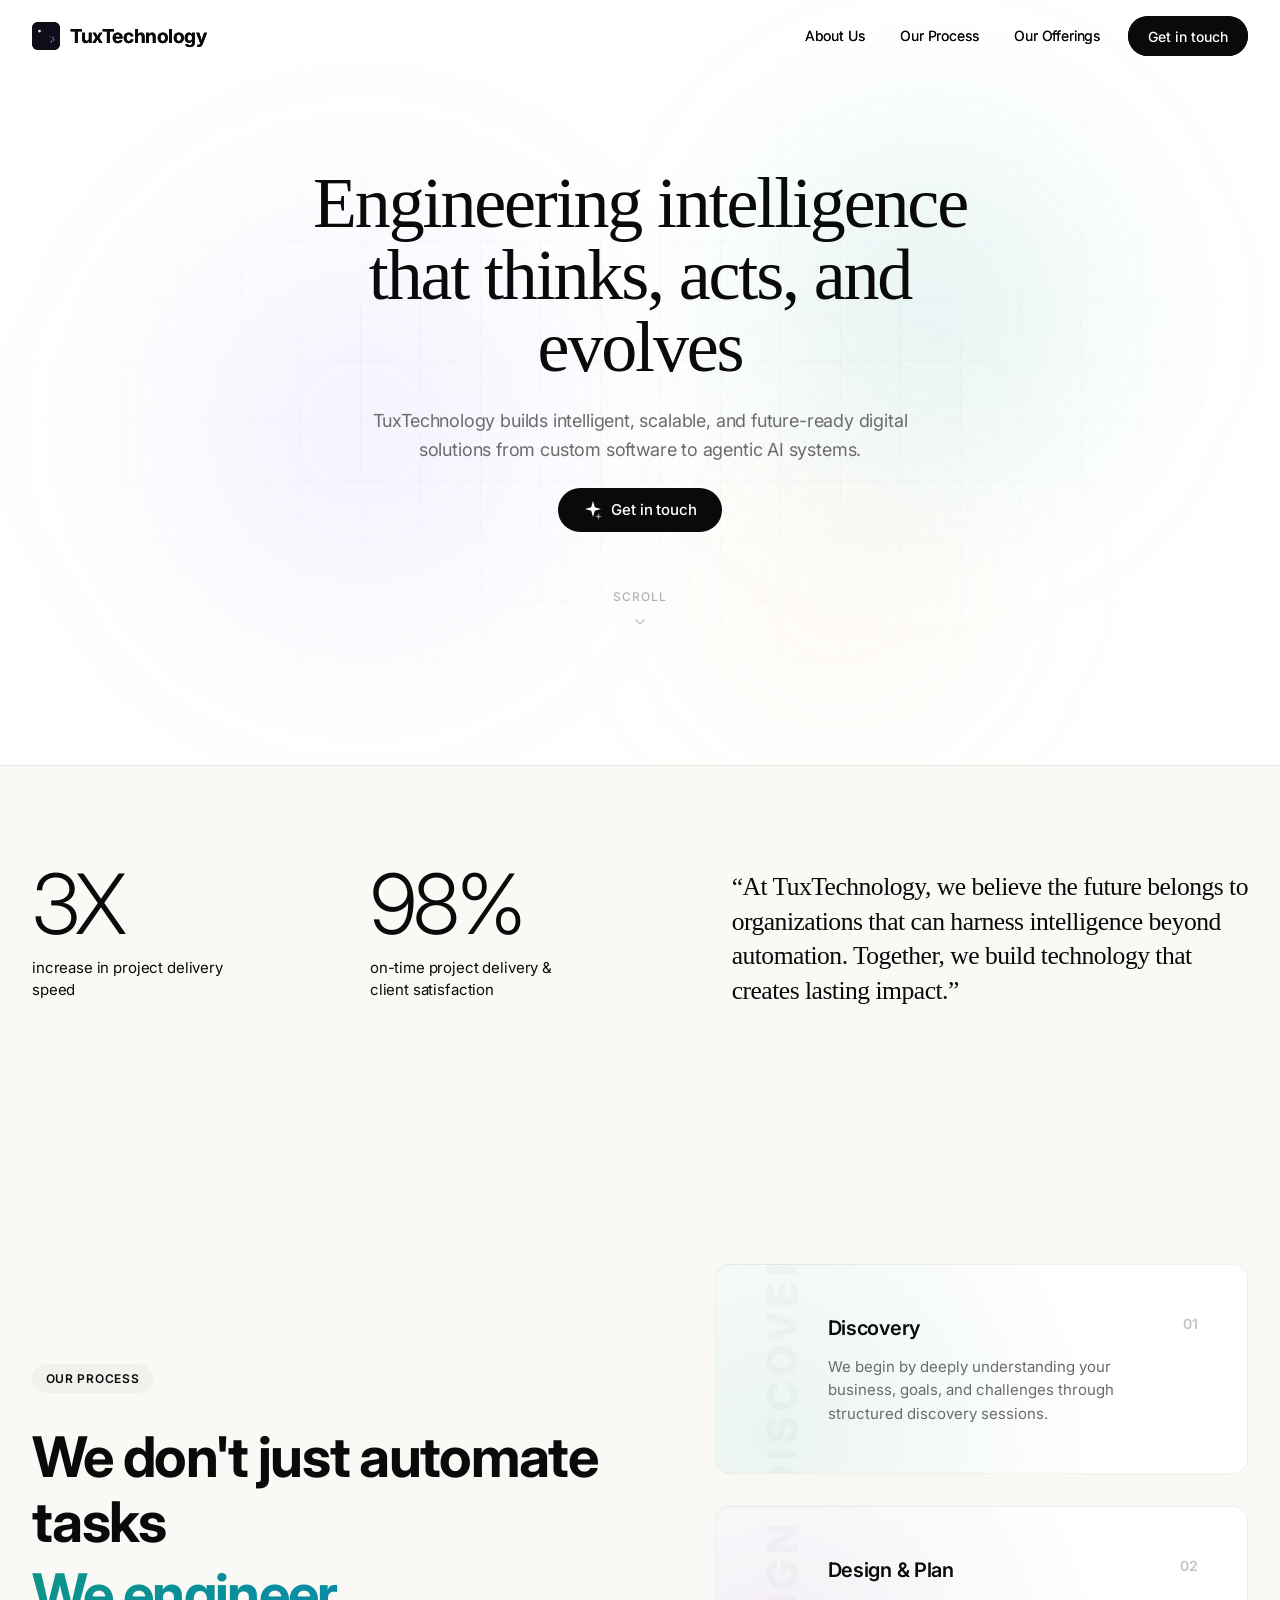
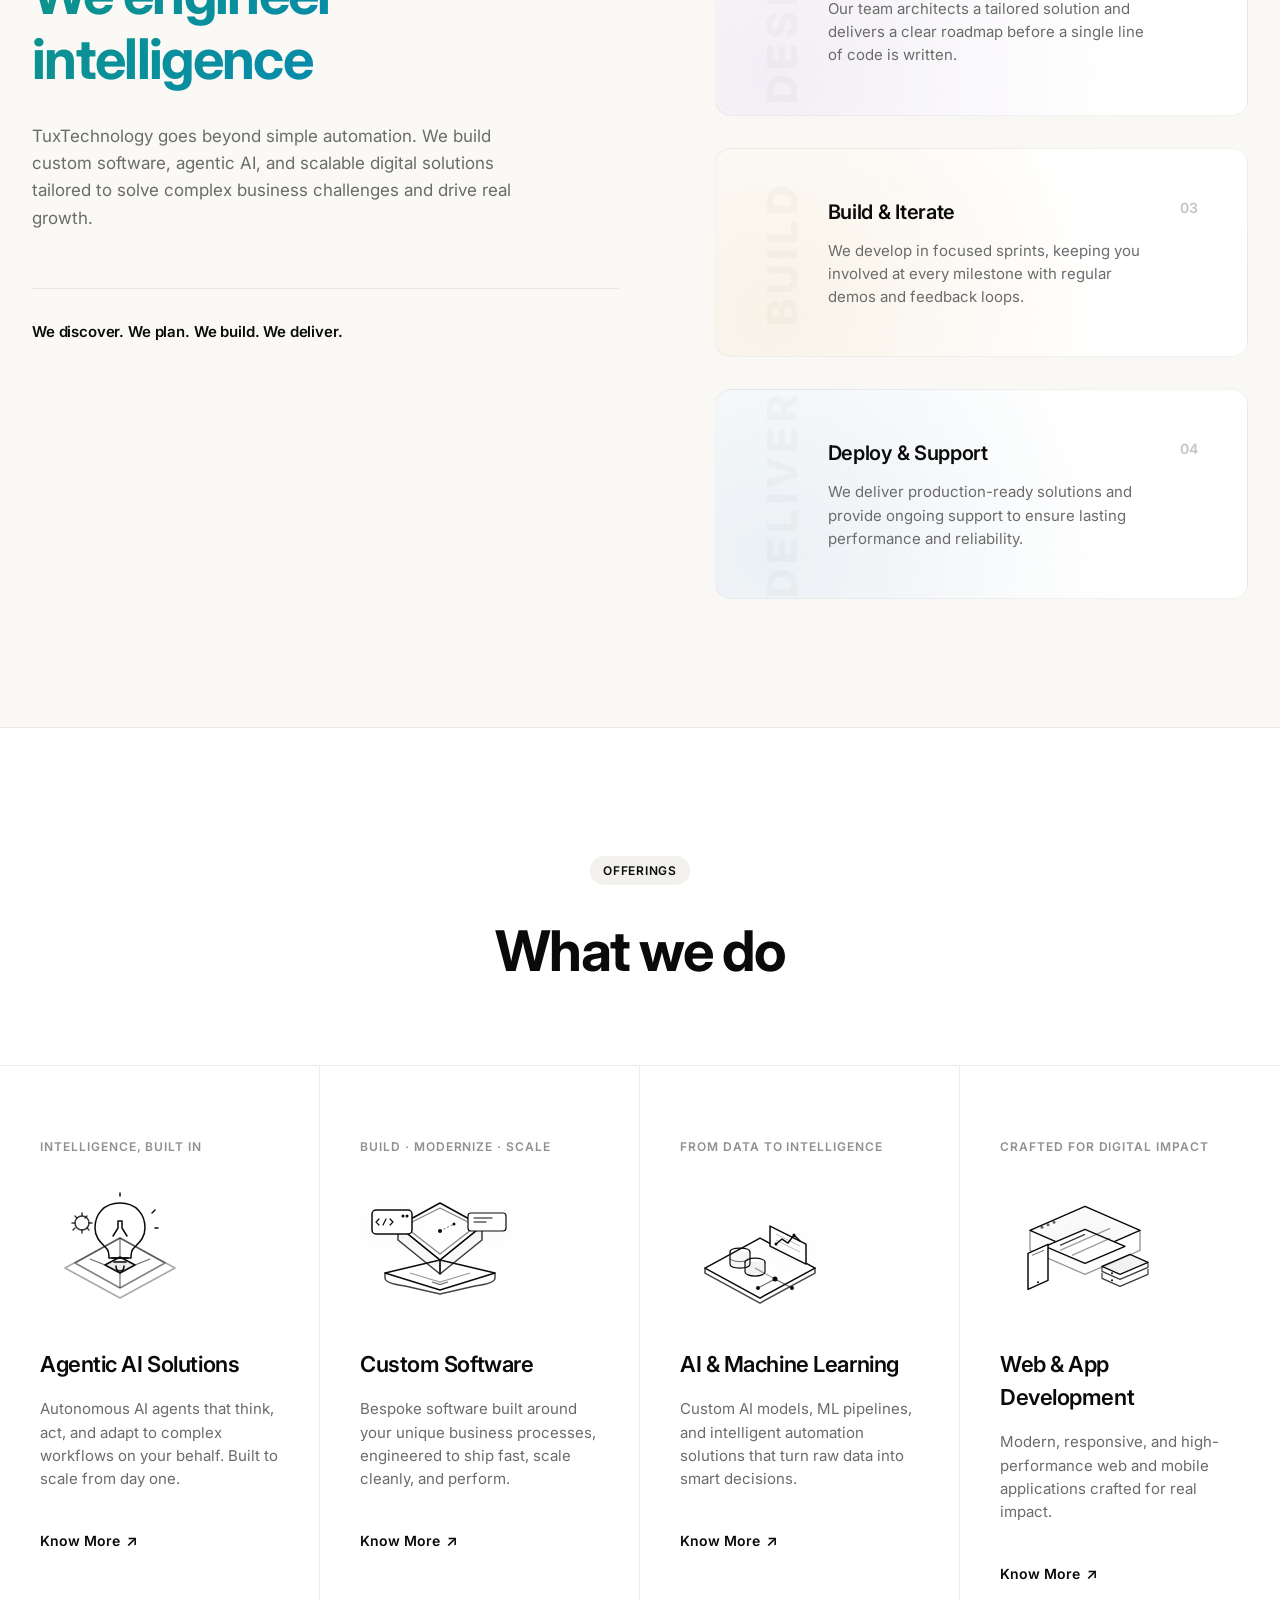
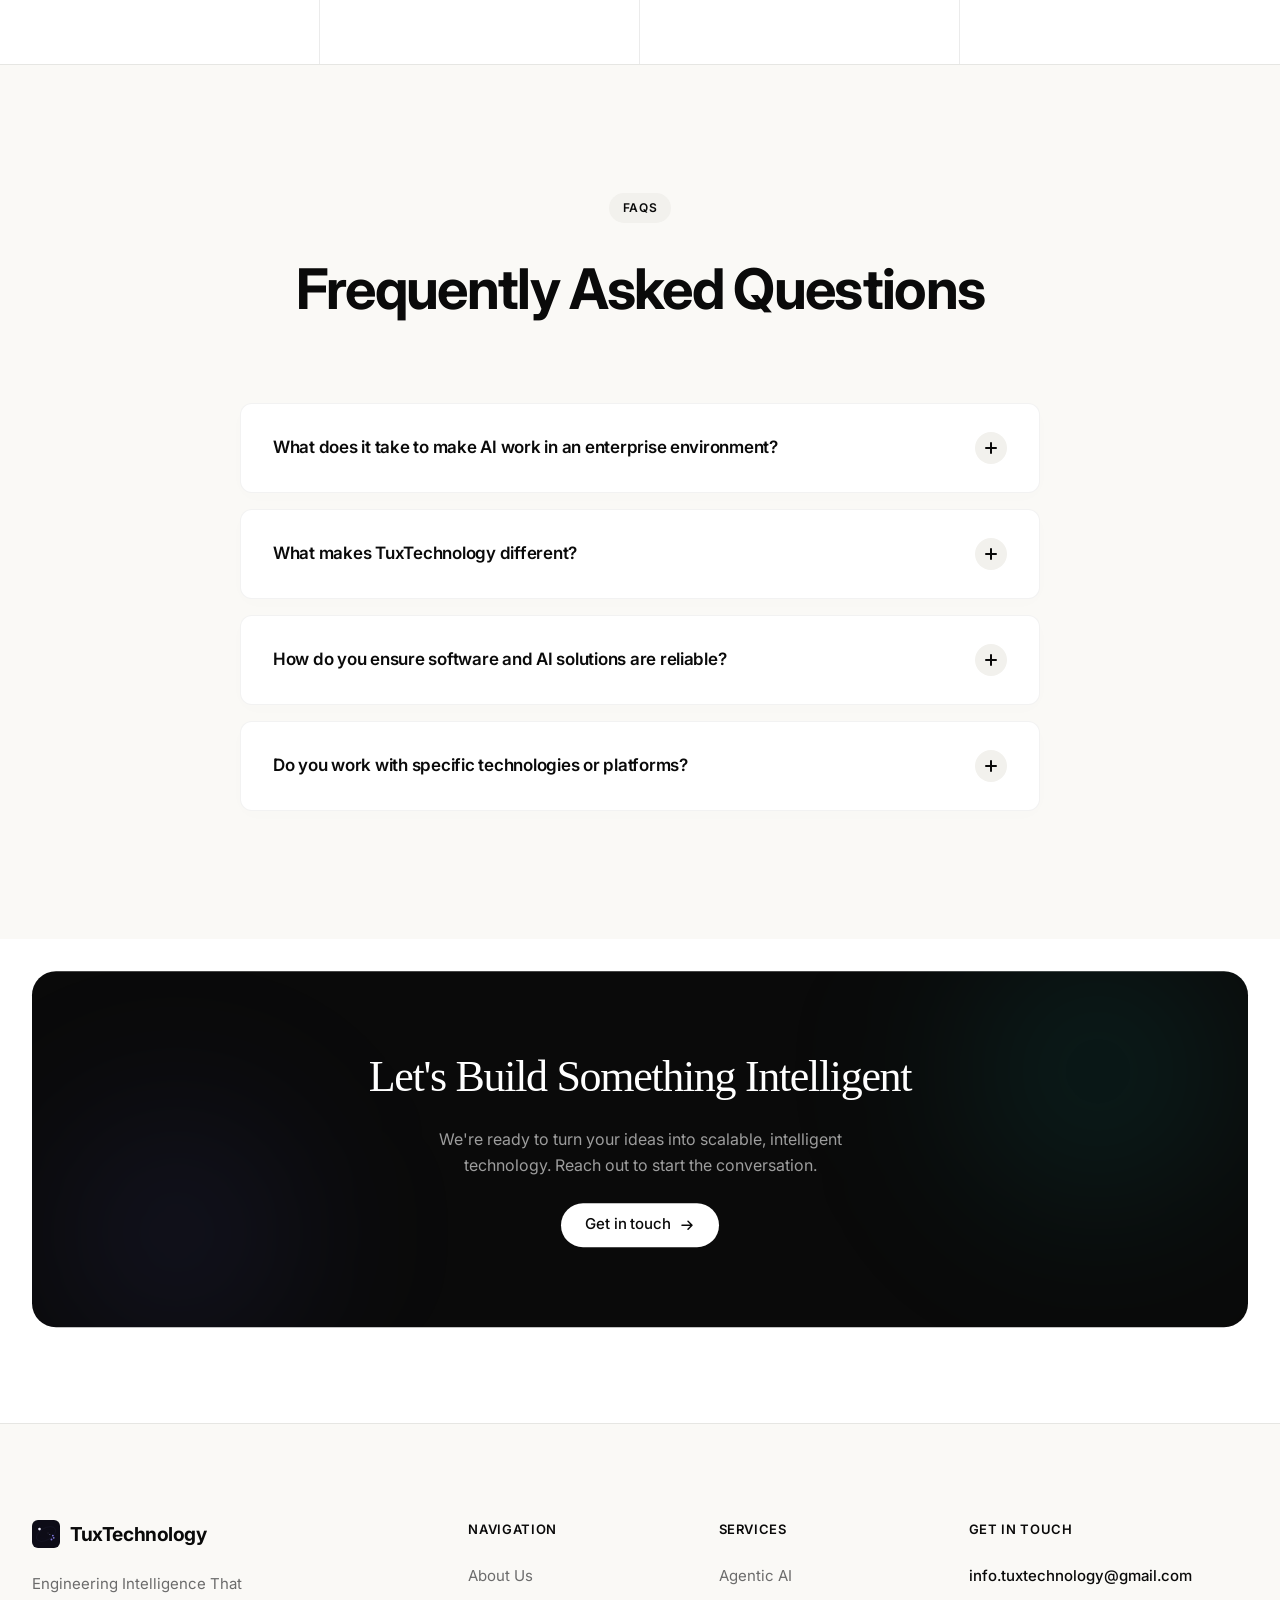
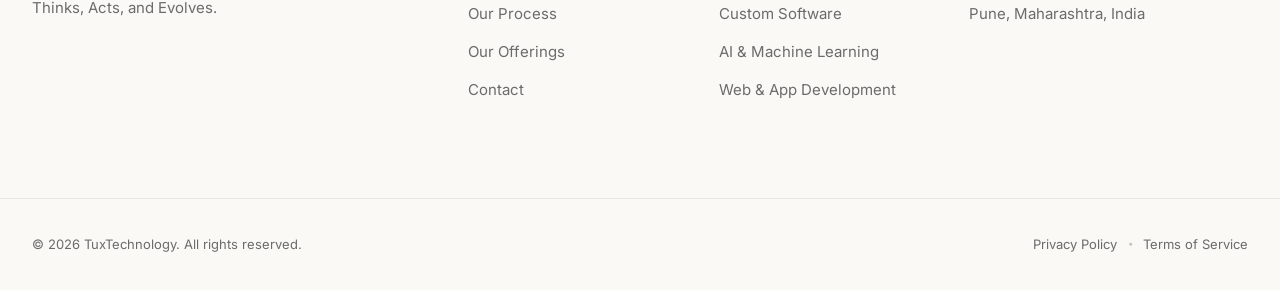
==== commit 57eb970e: "v1.32" ====
--- a/index.html
+++ b/index.html
@@ -4,17 +4,17 @@
 <head>
   <meta charset="UTF-8" />
   <meta name="viewport" content="width=device-width, initial-scale=1.0" />
-  <title>Tux Technologies Engineering Intelligence</title>
+  <title>TuxTechnology Engineering Intelligence</title>
   <meta name="description"
-    content="Tux Technologies is focused on building intelligent, scalable, and future-ready software, AI, and cloud solutions." />
-  <meta property="og:title" content="Tux Technologies Engineering Intelligence" />
+    content="TuxTechnology is focused on building intelligent, scalable, and future-ready software, AI, and cloud solutions." />
+  <meta property="og:title" content="TuxTechnology Engineering Intelligence" />
   <meta property="og:description"
-    content="Tux Technologies is focused on building intelligent, scalable, and future-ready digital solutions." />
+    content="TuxTechnology is focused on building intelligent, scalable, and future-ready digital solutions." />
   <meta property="og:type" content="website" />
   <link rel="icon" type="image/svg+xml" href="/favicon.svg" />
   <link rel="preconnect" href="https://fonts.googleapis.com" />
   <link rel="preconnect" href="https://fonts.gstatic.com" crossorigin />
-  <script type="module" crossorigin src="/assets/index-CsiWSK-Y.js"></script>
+  <script type="module" crossorigin src="/assets/index-B9roZ4MT.js"></script>
   <link rel="stylesheet" crossorigin href="/assets/index-gaWThApw.css">
 </head>
 
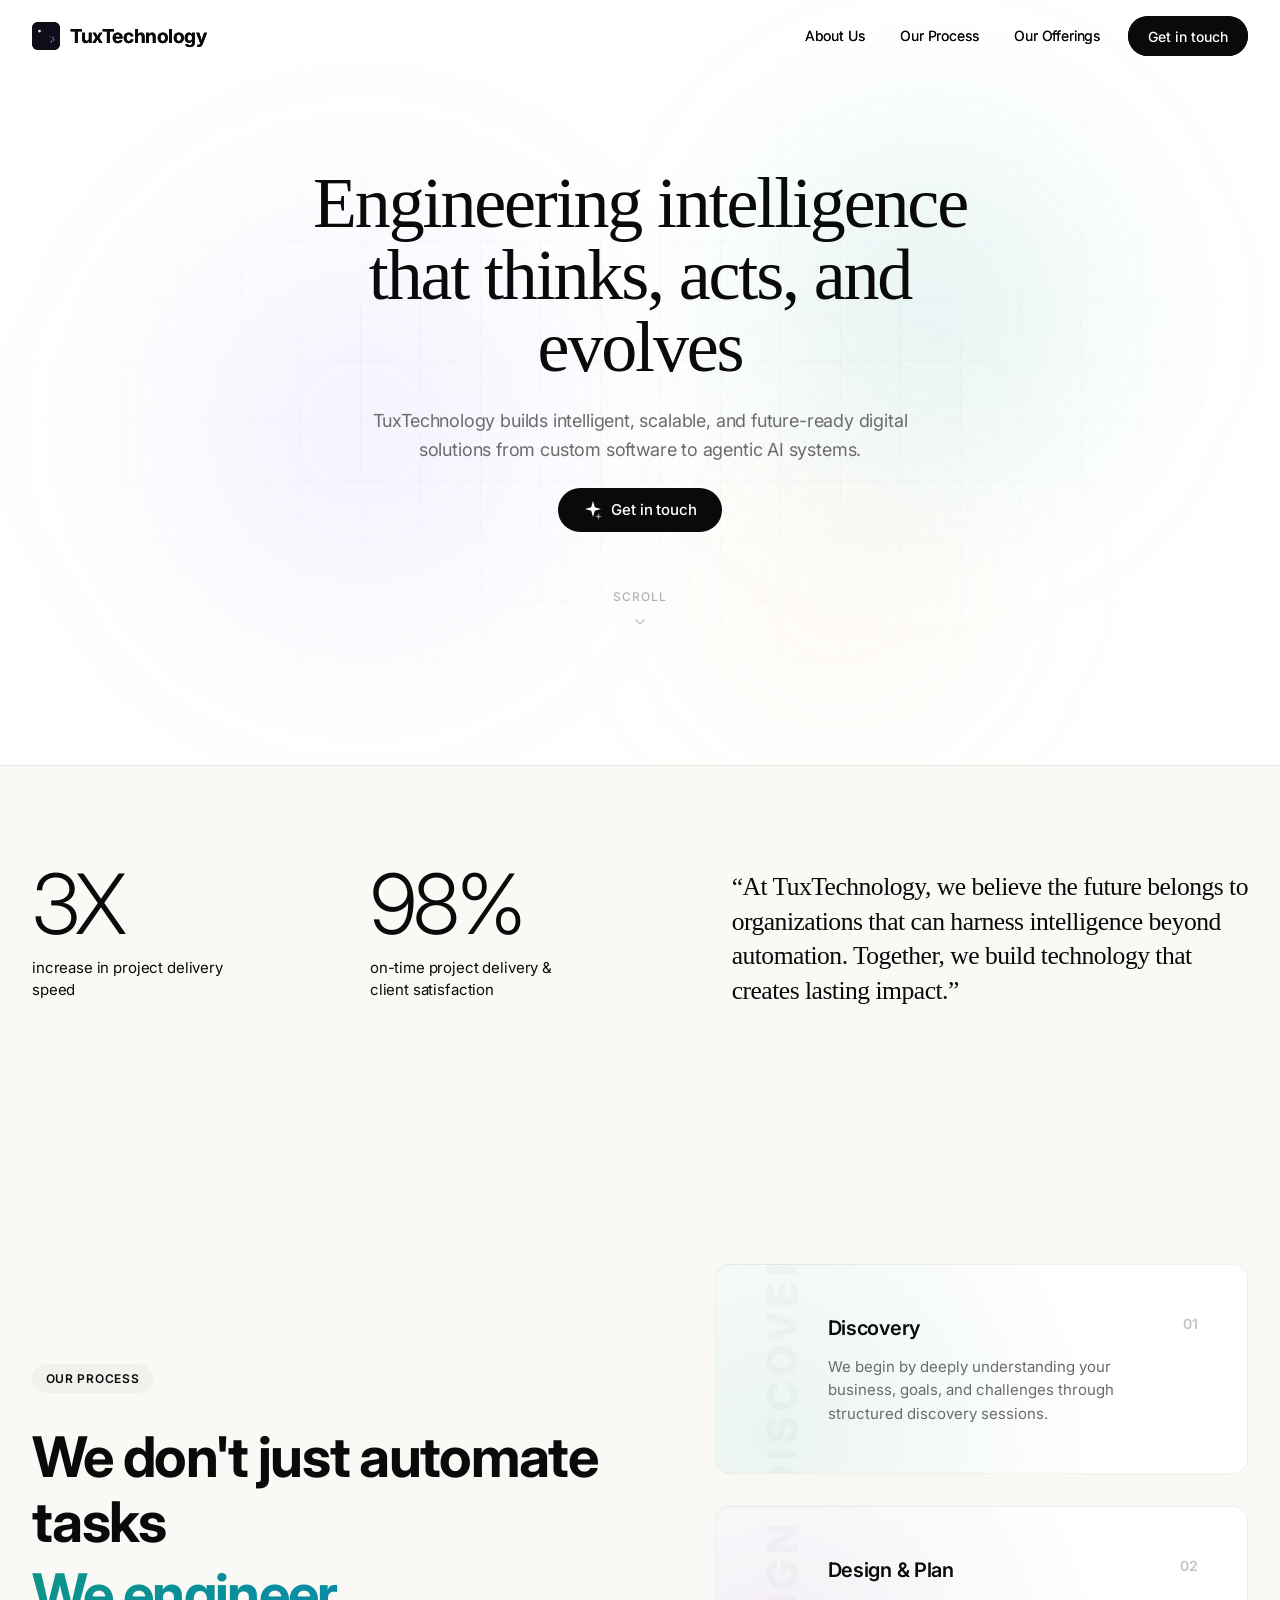
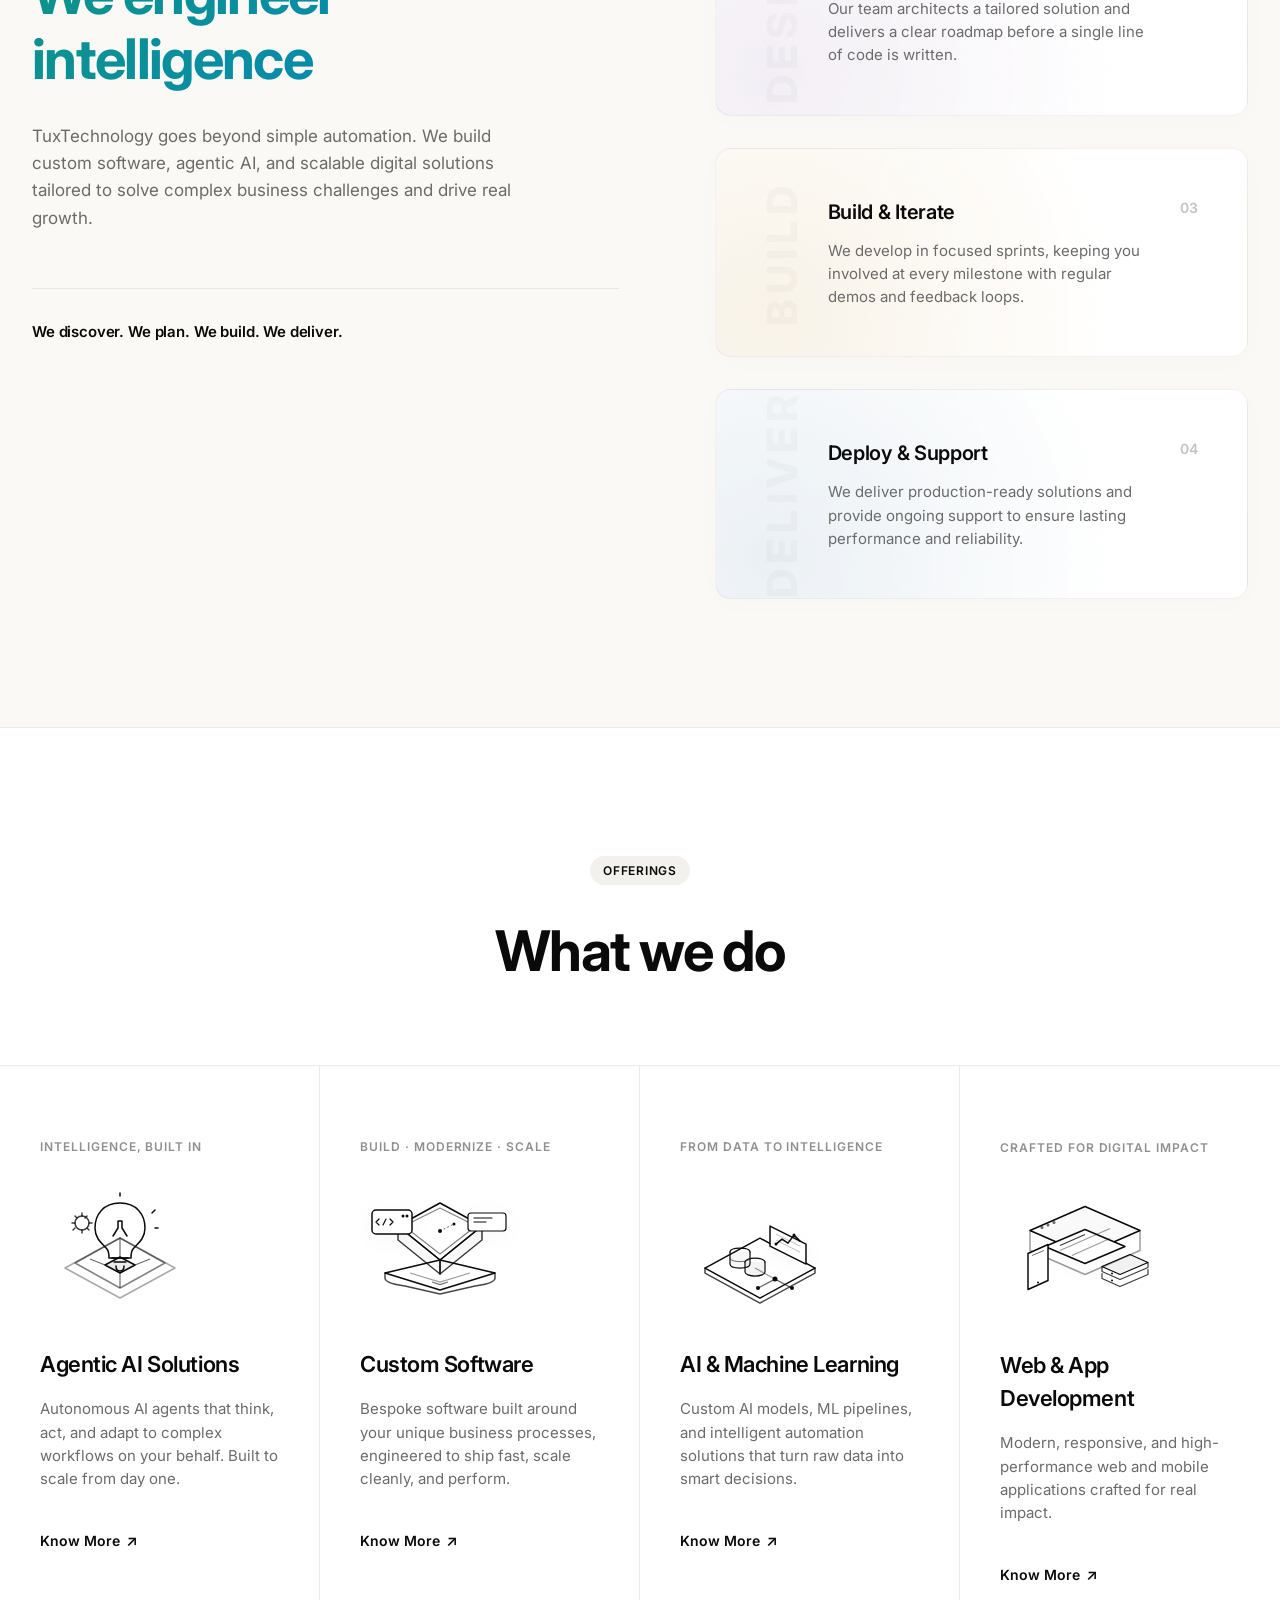
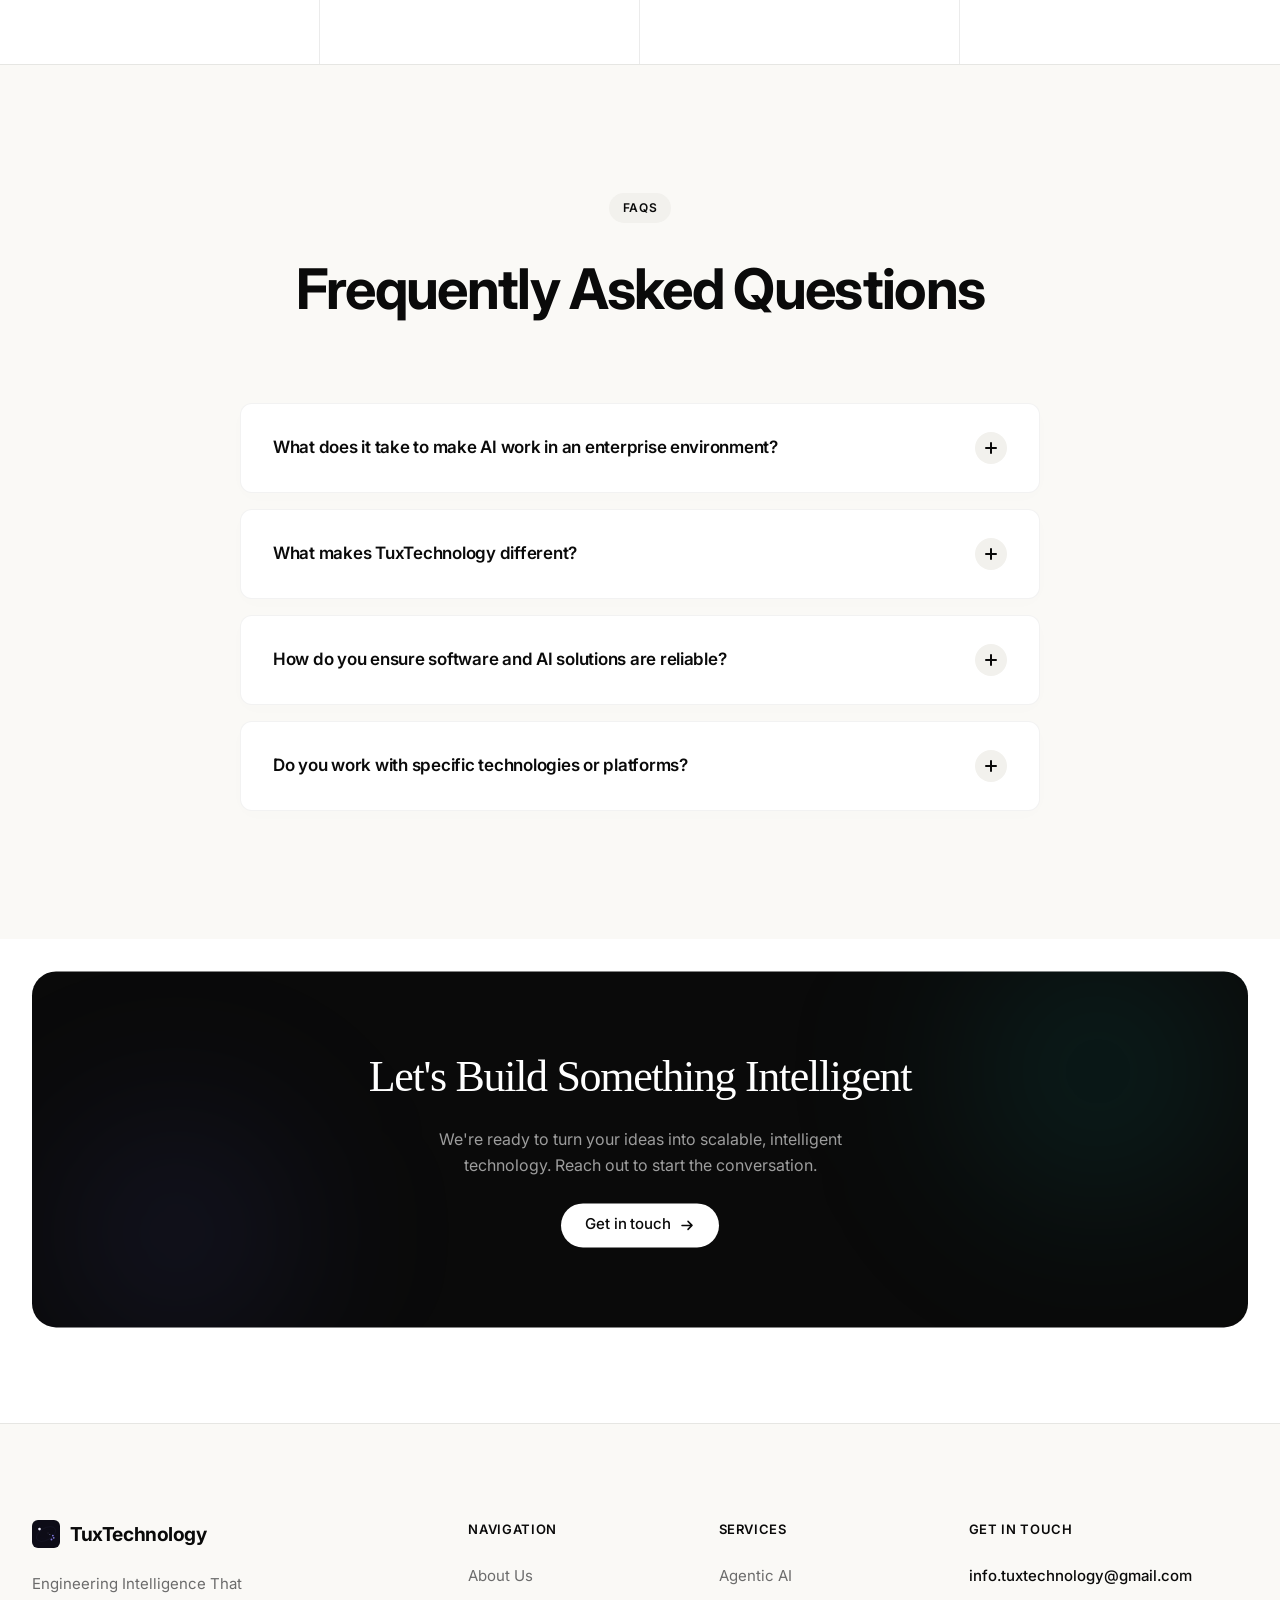
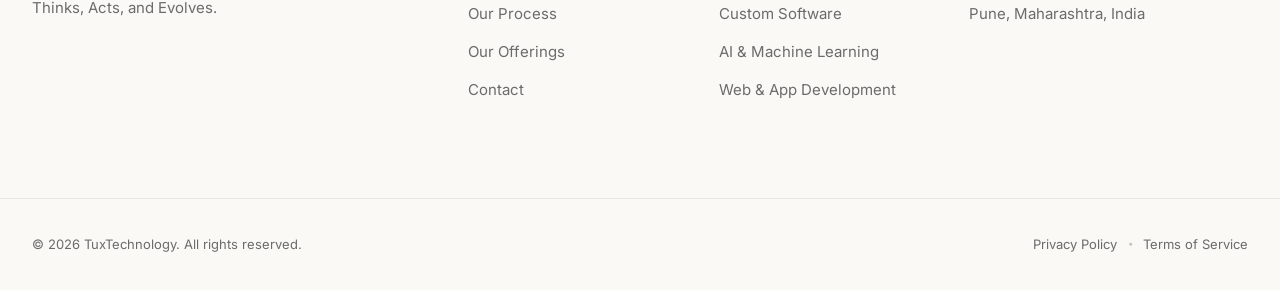
==== commit f24fd30f: "Fixed the Company name and location" ====
--- a/index.html
+++ b/index.html
@@ -14,7 +14,7 @@
   <link rel="icon" type="image/svg+xml" href="/favicon.svg" />
   <link rel="preconnect" href="https://fonts.googleapis.com" />
   <link rel="preconnect" href="https://fonts.gstatic.com" crossorigin />
-  <script type="module" crossorigin src="/assets/index-B9roZ4MT.js"></script>
+  <script type="module" crossorigin src="/assets/index-BTcoqBqS.js"></script>
   <link rel="stylesheet" crossorigin href="/assets/index-gaWThApw.css">
 </head>
 
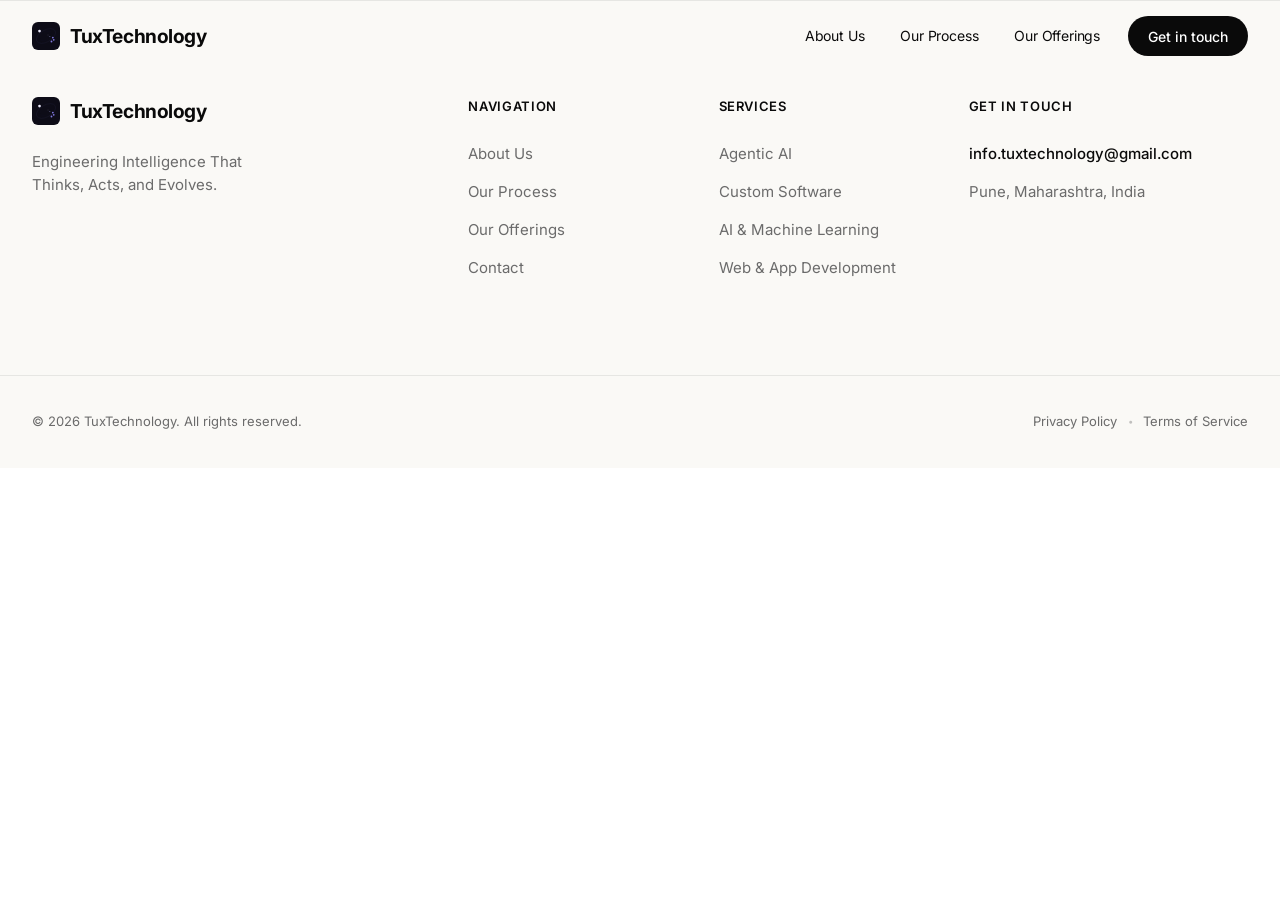
==== commit 819af594: "Updated location" ====
--- a/index.html
+++ b/index.html
@@ -1,26 +1,48 @@
-<!doctype html>
-<html lang="en">
-
-<head>
-  <meta charset="UTF-8" />
-  <meta name="viewport" content="width=device-width, initial-scale=1.0" />
-  <title>TuxTechnology Engineering Intelligence</title>
-  <meta name="description"
-    content="TuxTechnology is focused on building intelligent, scalable, and future-ready software, AI, and cloud solutions." />
-  <meta property="og:title" content="TuxTechnology Engineering Intelligence" />
-  <meta property="og:description"
-    content="TuxTechnology is focused on building intelligent, scalable, and future-ready digital solutions." />
-  <meta property="og:type" content="website" />
-  <link rel="icon" type="image/svg+xml" href="/favicon.svg" />
-  <link rel="preconnect" href="https://fonts.googleapis.com" />
-  <link rel="preconnect" href="https://fonts.gstatic.com" crossorigin />
-  <script type="module" crossorigin src="/assets/index-BTcoqBqS.js"></script>
+<!doctype html>
+<html lang="en">
+
+<head>
+  <meta charset="UTF-8" />
+  <meta name="viewport" content="width=device-width, initial-scale=1.0" />
+  <title>TuxTechnology | Engineering Intelligence</title>
+  <meta name="description"
+    content="TuxTechnology builds intelligent, scalable, and future-ready digital solutions — from custom software to agentic AI systems." />
+  <meta property="og:title" content="TuxTechnology | Engineering Intelligence" />
+  <meta property="og:description"
+    content="TuxTechnology builds intelligent, scalable, and future-ready digital solutions — from custom software to agentic AI systems." />
+  <meta property="og:type" content="website" />
+  <meta property="og:url" content="https://tuxtechnology.in/" />
+  <meta name="twitter:card" content="summary_large_image" />
+  <meta name="twitter:title" content="TuxTechnology | Engineering Intelligence" />
+  <meta name="twitter:description"
+    content="TuxTechnology builds intelligent, scalable, and future-ready digital solutions — from custom software to agentic AI systems." />
+  <link rel="canonical" href="https://tuxtechnology.in/" />
+  <link rel="icon" type="image/svg+xml" href="/favicon.svg" />
+  <link rel="preconnect" href="https://fonts.googleapis.com" />
+  <link rel="preconnect" href="https://fonts.gstatic.com" crossorigin />
+  <script type="application/ld+json">
+  {
+    "@context": "https://schema.org",
+    "@type": "Organization",
+    "name": "TuxTechnology",
+    "description": "TuxTechnology builds intelligent, scalable, and future-ready digital solutions — from custom software to agentic AI systems.",
+    "url": "https://tuxtechnology.in",
+    "email": "info.tuxtechnology@gmail.com",
+    "address": {
+      "@type": "PostalAddress",
+      "addressLocality": "Pune",
+      "addressRegion": "Maharashtra",
+      "addressCountry": "IN"
+    },
+    "sameAs": []
+  }
+  </script>
+  <script type="module" crossorigin src="/assets/index-CruUjUvZ.js"></script>
   <link rel="stylesheet" crossorigin href="/assets/index-gaWThApw.css">
-</head>
-
-<body>
-  <div id="root"></div>-
-</body>
-
-</html>+</head>
+
+<body>
+  <div id="root"></div>
+</body>
+
+</html>
